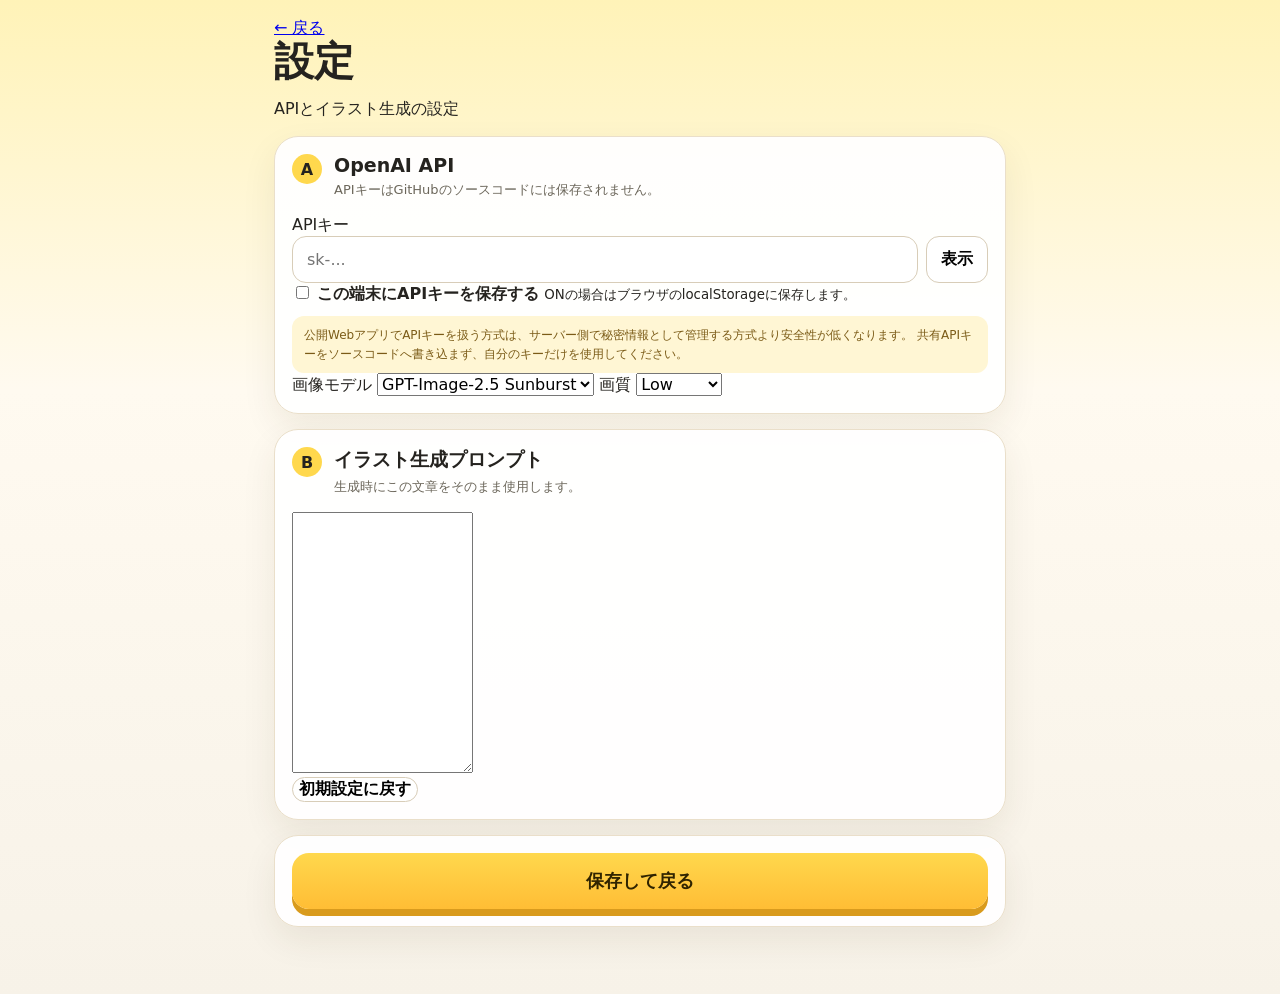
==== settings.html @ 13f4a265 "Update via MyPages Hub Deployer" ====
<!doctype html>
<html lang="ja">
<head>
  <meta charset="utf-8">
  <meta name="viewport" content="width=device-width, initial-scale=1, viewport-fit=cover">
  <meta name="theme-color" content="#ffd84d">
  <title>設定｜おえかきジャンプ</title>
  <link rel="stylesheet" href="./style.css">
</head>
<body>
  <main class="shell settings-shell">
    <header class="settings-header">
      <a class="back-button" href="./index.html">← 戻る</a>
      <div>
        <h1>設定</h1>
        <p>APIとイラスト生成の設定</p>
      </div>
    </header>

    <section class="card">
      <div class="section-title">
        <span class="step">A</span>
        <div>
          <h2>OpenAI API</h2>
          <p>APIキーはGitHubのソースコードには保存されません。</p>
        </div>
      </div>

      <label class="field">
        <span>APIキー</span>
        <div class="key-row">
          <input id="apiKey" type="password" autocomplete="off" placeholder="sk-...">
          <button id="toggleKey" class="secondary small" type="button">表示</button>
        </div>
      </label>

      <label class="check-row">
        <input id="rememberKey" type="checkbox">
        <span>
          <strong>この端末にAPIキーを保存する</strong>
          <small>ONの場合はブラウザのlocalStorageに保存します。</small>
        </span>
      </label>

      <div class="warning">
        公開WebアプリでAPIキーを扱う方式は、サーバー側で秘密情報として管理する方式より安全性が低くなります。
        共有APIキーをソースコードへ書き込まず、自分のキーだけを使用してください。
      </div>

      <label class="field">
        <span>画像モデル</span>
        <select id="model">
          <option value="gpt-image-2.5-sunburst">GPT-Image-2.5 Sunburst</option>
          <option value="gpt-image-2.5-flare">GPT-Image-2.5 Flare</option>
          <option value="gpt-image-2">GPT-Image-2</option>
        </select>
      </label>

      <label class="field">
        <span>画質</span>
        <select id="quality">
          <option value="low">Low</option>
          <option value="medium">Medium</option>
          <option value="high">High</option>
          <option value="xhigh">XHigh</option>
        </select>
      </label>
    </section>

    <section class="card">
      <div class="section-title">
        <span class="step">B</span>
        <div>
          <h2>イラスト生成プロンプト</h2>
          <p>生成時にこの文章をそのまま使用します。</p>
        </div>
      </div>

      <textarea id="promptEditor" class="prompt-editor" rows="17"></textarea>
      <div class="button-row">
        <button id="resetPrompt" class="secondary" type="button">初期設定に戻す</button>
      </div>
    </section>

    <section class="card">
      <button id="saveSettings" class="primary" type="button">保存して戻る</button>
      <div id="saveMessage" class="success hidden">設定を保存しました。</div>
    </section>
  </main>

  <script src="./settings.js"></script>
</body>
</html>
---- style.css ----
:root{
  --ink:#25231f;
  --muted:#6c675b;
  --paper:#fffdf7;
  --yellow:#ffd84d;
  --yellow2:#ffbd35;
  --line:#eadfca;
  --danger:#9d2924;
  --success:#246b3c;
}
*{box-sizing:border-box}
html{background:#f7f2e8}
body{
  margin:0;
  color:var(--ink);
  font-family:system-ui,-apple-system,"Noto Sans JP","Hiragino Kaku Gothic ProN",sans-serif;
  background:linear-gradient(180deg,#fff3b8 0,#fffaf0 390px,#f7f2e8 100%);
}
button,input,select{font:inherit}
.shell{width:min(760px,100%);margin:0 auto;padding:18px 14px 52px}
.hero{display:flex;gap:14px;align-items:center;padding:10px 4px 20px}
.logo{font-size:42px}
h1{font-size:clamp(28px,7vw,40px);margin:0;line-height:1.1}
.hero p{margin:7px 0 0;color:var(--muted);line-height:1.6}
.card,.result-card{
  background:rgba(255,255,255,.95);
  border:1px solid var(--line);
  border-radius:24px;
  box-shadow:0 14px 34px rgba(64,49,15,.08);
}
.card{padding:17px;margin-bottom:15px}
.section-title{display:flex;align-items:flex-start;gap:12px;margin-bottom:15px}
.section-title h2{font-size:19px;margin:0}
.section-title p{font-size:13px;color:var(--muted);margin:4px 0 0;line-height:1.55}
.step{
  width:30px;height:30px;border-radius:50%;background:var(--yellow);
  display:grid;place-items:center;font-weight:900;flex:0 0 auto;
}
.key-row{display:grid;grid-template-columns:1fr auto;gap:8px}
.key-row input{
  min-width:0;border:1px solid #d8cdb8;border-radius:14px;padding:13px 14px;
  background:#fff;color:var(--ink);
}
.secondary{
  border:1px solid #d8cdb8;background:#fff;border-radius:13px;font-weight:800;cursor:pointer
}
.small{padding:0 14px}
.warning{
  font-size:12px;color:#7b5b17;background:#fff6d4;border-radius:12px;
  margin:11px 0 0;padding:10px 12px;line-height:1.55
}
.upload{
  min-height:170px;border:2px dashed #d4b955;border-radius:20px;
  display:flex;flex-direction:column;align-items:center;justify-content:center;
  padding:24px;text-align:center;cursor:pointer;background:#fffaf0
}
.upload input{display:none}
.upload-icon{font-size:34px}
.upload-title{font-size:18px;font-weight:900;margin-top:5px}
.upload-sub{font-size:12px;color:var(--muted);margin-top:6px}
.preview-wrap{margin-top:14px;border-radius:18px;overflow:hidden;background:#eee}
.preview-wrap img{display:block;width:100%;max-height:360px;object-fit:contain}
.control{margin:4px 2px 16px}
.control-head{display:flex;justify-content:space-between;font-size:14px}
.control input{width:100%;accent-color:var(--yellow2)}
.advanced{
  border-top:1px solid var(--line);border-bottom:1px solid var(--line);
  margin:10px 0 18px;padding:10px 0
}
.advanced summary{font-weight:800;cursor:pointer}
.select-label{display:grid;gap:6px;margin-top:12px;font-size:13px;font-weight:800}
.select-label select{
  border:1px solid #d8cdb8;border-radius:12px;padding:11px;background:#fff
}
.primary{
  width:100%;border:0;border-radius:17px;padding:16px;
  font-size:18px;font-weight:900;color:#302400;
  background:linear-gradient(180deg,var(--yellow),var(--yellow2));
  box-shadow:0 7px 0 #d99b1d;cursor:pointer
}
.primary:active{transform:translateY(3px);box-shadow:0 4px 0 #d99b1d}
.primary:disabled{opacity:.45;cursor:not-allowed;filter:grayscale(.25)}
.status{margin-top:18px;display:flex;gap:12px;align-items:center;background:#fff7d6;border-radius:16px;padding:14px}
.status p{margin:3px 0 0;color:var(--muted);font-size:13px}
.spinner{width:28px;height:28px;border:4px solid #efd57f;border-top-color:#5f4b00;border-radius:50%;animation:spin .9s linear infinite;flex:0 0 auto}
@keyframes spin{to{transform:rotate(360deg)}}
.error{margin-top:16px;background:#fff0ef;color:var(--danger);border-radius:14px;padding:13px;font-size:13px;line-height:1.6;white-space:pre-wrap}
.results{display:grid;grid-template-columns:1fr 1fr;gap:15px;margin-top:16px}
.result-card{padding:14px}
.result-head{display:flex;align-items:center;justify-content:space-between;gap:8px;margin-bottom:12px}
.result-head h2{margin:4px 0 0;font-size:18px}
.badge{font-size:11px;font-weight:900;background:#f3ead4;padding:4px 7px;border-radius:8px}
.download{
  text-decoration:none;color:#302400;background:var(--yellow);font-weight:900;
  padding:9px 13px;border-radius:12px;font-size:14px
}
.checker{
  border-radius:16px;overflow:hidden;aspect-ratio:1;
  background-color:#fff;
  background-image:
    linear-gradient(45deg,#ececec 25%,transparent 25%),
    linear-gradient(-45deg,#ececec 25%,transparent 25%),
    linear-gradient(45deg,transparent 75%,#ececec 75%),
    linear-gradient(-45deg,transparent 75%,#ececec 75%);
  background-size:24px 24px;
  background-position:0 0,0 12px,12px -12px,-12px 0
}
.checker img{width:100%;height:100%;object-fit:contain;display:block}
footer{padding:20px 8px;color:var(--muted);font-size:12px;text-align:center;line-height:1.6}
.hidden{display:none!important}
@media(max-width:640px){
  .results{grid-template-columns:1fr}
  .shell{padding-top:8px}
  .card,.result-card{border-radius:20px}
}
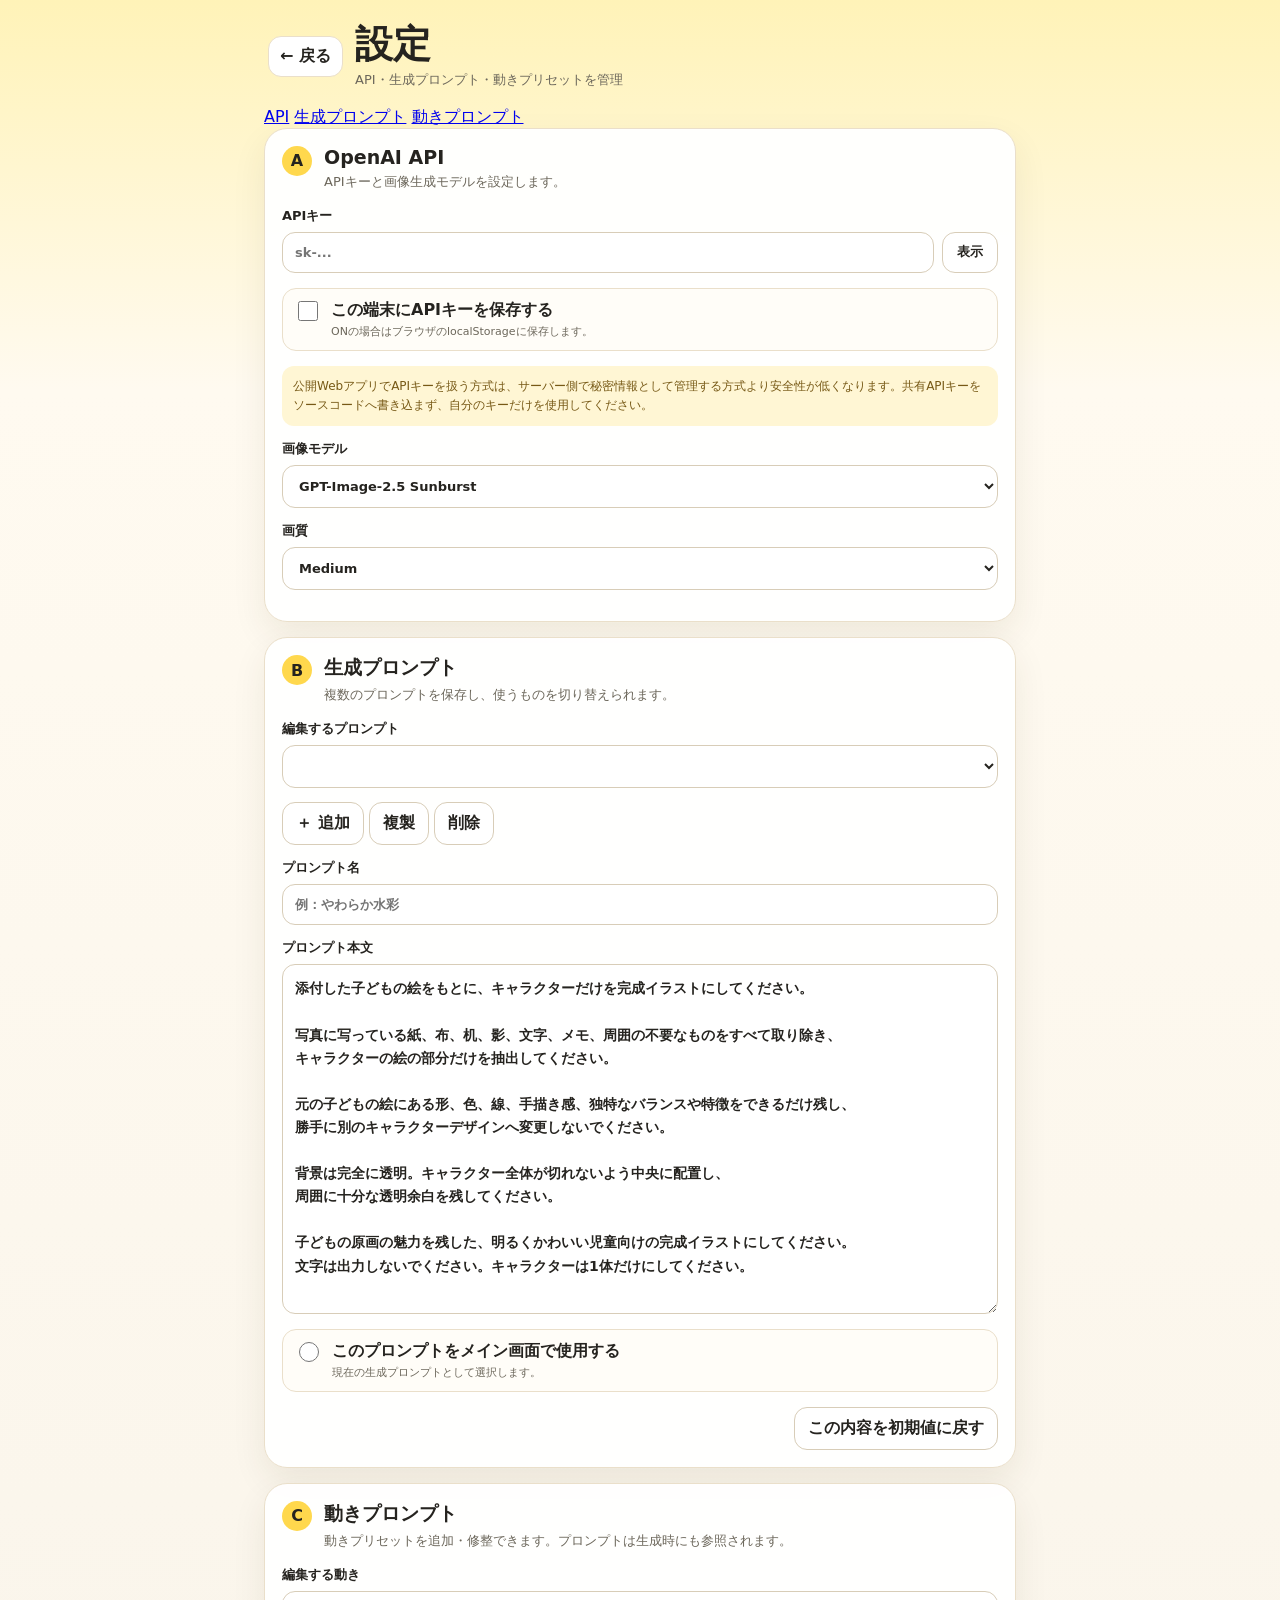
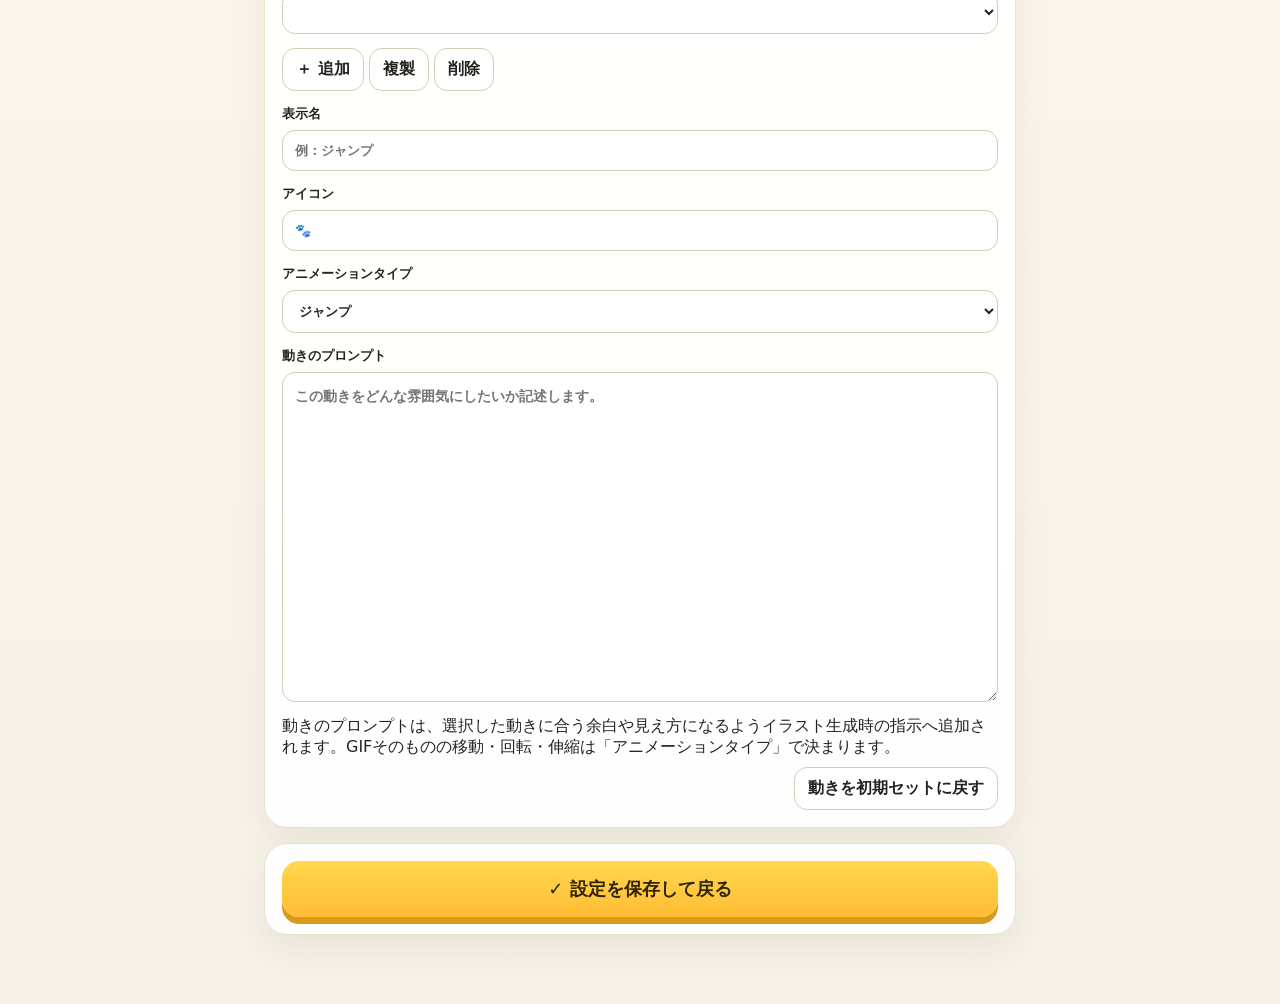
==== commit cbdb8b0b: "Update via MyPages Hub Deployer" ====
--- a/settings.html
+++ b/settings.html
@@ -3,26 +3,35 @@
 <head>
   <meta charset="utf-8">
   <meta name="viewport" content="width=device-width, initial-scale=1, viewport-fit=cover">
-  <meta name="theme-color" content="#ffd84d">
+  <meta name="theme-color" content="#ffd95c">
   <title>設定｜おえかきジャンプ</title>
+  <link rel="icon" href="./icon-192.png">
   <link rel="stylesheet" href="./style.css">
 </head>
 <body>
+  <div class="bg-deco deco-a" aria-hidden="true"></div>
+  <div class="bg-deco deco-c" aria-hidden="true"></div>
   <main class="shell settings-shell">
     <header class="settings-header">
       <a class="back-button" href="./index.html">← 戻る</a>
       <div>
         <h1>設定</h1>
-        <p>APIとイラスト生成の設定</p>
+        <p>API・生成プロンプト・動きプリセットを管理</p>
       </div>
     </header>
 
-    <section class="card">
+    <nav class="settings-nav" aria-label="設定メニュー">
+      <a href="#api">API</a>
+      <a href="#image-prompts">生成プロンプト</a>
+      <a href="#motion-prompts">動きプロンプト</a>
+    </nav>
+
+    <section id="api" class="card settings-card">
       <div class="section-title">
         <span class="step">A</span>
         <div>
           <h2>OpenAI API</h2>
-          <p>APIキーはGitHubのソースコードには保存されません。</p>
+          <p>APIキーと画像生成モデルを設定します。</p>
         </div>
       </div>
 
@@ -43,47 +52,136 @@
       </label>
 
       <div class="warning">
-        公開WebアプリでAPIキーを扱う方式は、サーバー側で秘密情報として管理する方式より安全性が低くなります。
-        共有APIキーをソースコードへ書き込まず、自分のキーだけを使用してください。
+        公開WebアプリでAPIキーを扱う方式は、サーバー側で秘密情報として管理する方式より安全性が低くなります。共有APIキーをソースコードへ書き込まず、自分のキーだけを使用してください。
+      </div>
+
+      <div class="field-grid">
+        <label class="field">
+          <span>画像モデル</span>
+          <select id="model">
+            <option value="gpt-image-2.5-sunburst">GPT-Image-2.5 Sunburst</option>
+            <option value="gpt-image-2.5-flare">GPT-Image-2.5 Flare</option>
+            <option value="gpt-image-2">GPT-Image-2</option>
+          </select>
+        </label>
+
+        <label class="field">
+          <span>画質</span>
+          <select id="quality">
+            <option value="low">Low</option>
+            <option value="medium">Medium</option>
+            <option value="high">High</option>
+            <option value="xhigh">XHigh</option>
+          </select>
+        </label>
+      </div>
+    </section>
+
+    <section id="image-prompts" class="card settings-card">
+      <div class="section-title">
+        <span class="step prompt-step">B</span>
+        <div>
+          <h2>生成プロンプト</h2>
+          <p>複数のプロンプトを保存し、使うものを切り替えられます。</p>
+        </div>
+      </div>
+
+      <div class="manager-toolbar">
+        <label class="field manager-select">
+          <span>編集するプロンプト</span>
+          <select id="promptSelect"></select>
+        </label>
+        <div class="manager-actions">
+          <button id="addPrompt" class="secondary" type="button">＋ 追加</button>
+          <button id="duplicatePrompt" class="secondary" type="button">複製</button>
+          <button id="deletePrompt" class="secondary danger-button" type="button">削除</button>
+        </div>
       </div>
 
       <label class="field">
-        <span>画像モデル</span>
-        <select id="model">
-          <option value="gpt-image-2.5-sunburst">GPT-Image-2.5 Sunburst</option>
-          <option value="gpt-image-2.5-flare">GPT-Image-2.5 Flare</option>
-          <option value="gpt-image-2">GPT-Image-2</option>
-        </select>
+        <span>プロンプト名</span>
+        <input id="promptName" type="text" maxlength="40" placeholder="例：やわらか水彩">
       </label>
 
       <label class="field">
-        <span>画質</span>
-        <select id="quality">
-          <option value="low">Low</option>
-          <option value="medium">Medium</option>
-          <option value="high">High</option>
-          <option value="xhigh">XHigh</option>
-        </select>
+        <span>プロンプト本文</span>
+        <textarea id="promptEditor" class="prompt-editor" rows="14"></textarea>
       </label>
+
+      <label class="check-row active-row">
+        <input id="useThisPrompt" type="radio" name="activePrompt">
+        <span>
+          <strong>このプロンプトをメイン画面で使用する</strong>
+          <small id="activePromptHint">現在の生成プロンプトとして選択します。</small>
+        </span>
+      </label>
+
+      <div class="button-row split-row">
+        <button id="resetPrompt" class="secondary" type="button">この内容を初期値に戻す</button>
+        <span id="promptCount" class="manager-count"></span>
+      </div>
     </section>
 
-    <section class="card">
+    <section id="motion-prompts" class="card settings-card">
       <div class="section-title">
-        <span class="step">B</span>
+        <span class="step motion-step">C</span>
         <div>
-          <h2>イラスト生成プロンプト</h2>
-          <p>生成時にこの文章をそのまま使用します。</p>
+          <h2>動きプロンプト</h2>
+          <p>動きプリセットを追加・修整できます。プロンプトは生成時にも参照されます。</p>
         </div>
       </div>
 
-      <textarea id="promptEditor" class="prompt-editor" rows="17"></textarea>
-      <div class="button-row">
-        <button id="resetPrompt" class="secondary" type="button">初期設定に戻す</button>
+      <div class="manager-toolbar">
+        <label class="field manager-select">
+          <span>編集する動き</span>
+          <select id="motionSelect"></select>
+        </label>
+        <div class="manager-actions">
+          <button id="addMotion" class="secondary" type="button">＋ 追加</button>
+          <button id="duplicateMotion" class="secondary" type="button">複製</button>
+          <button id="deleteMotion" class="secondary danger-button" type="button">削除</button>
+        </div>
+      </div>
+
+      <div class="field-grid motion-meta-grid">
+        <label class="field">
+          <span>表示名</span>
+          <input id="motionName" type="text" maxlength="24" placeholder="例：ジャンプ">
+        </label>
+        <label class="field">
+          <span>アイコン</span>
+          <input id="motionEmoji" type="text" maxlength="8" placeholder="🐾">
+        </label>
+        <label class="field">
+          <span>アニメーションタイプ</span>
+          <select id="motionEffect">
+            <option value="jump">ジャンプ</option>
+            <option value="sway">左右ゆれ</option>
+            <option value="float">ふわふわ</option>
+            <option value="rotate">くるくる</option>
+            <option value="shake">ぷるぷる</option>
+            <option value="squash">伸び縮み</option>
+          </select>
+        </label>
+      </div>
+
+      <label class="field">
+        <span>動きのプロンプト</span>
+        <textarea id="motionPrompt" class="prompt-editor motion-prompt-editor" rows="7" placeholder="この動きをどんな雰囲気にしたいか記述します。"></textarea>
+      </label>
+
+      <div class="info-box">
+        動きのプロンプトは、選択した動きに合う余白や見え方になるようイラスト生成時の指示へ追加されます。GIFそのものの移動・回転・伸縮は「アニメーションタイプ」で決まります。
+      </div>
+
+      <div class="button-row split-row">
+        <button id="resetMotions" class="secondary" type="button">動きを初期セットに戻す</button>
+        <span id="motionCount" class="manager-count"></span>
       </div>
     </section>
 
-    <section class="card">
-      <button id="saveSettings" class="primary" type="button">保存して戻る</button>
+    <section class="card save-card">
+      <button id="saveSettings" class="primary" type="button"><span>✓</span> 設定を保存して戻る</button>
       <div id="saveMessage" class="success hidden">設定を保存しました。</div>
     </section>
   </main>
--- a/style.css
+++ b/style.css
@@ -1,32 +1,33 @@
 :root{
-  --ink:#25231f;
-  --muted:#6c675b;
-  --paper:#fffdf7;
-  --yellow:#ffd84d;
-  --yellow2:#ffbd35;
-  --line:#eadfca;
-  --danger:#9d2924;
-  --success:#246b3c;
+  --ink:#25231f;--muted:#6c675b;--yellow:#ffd84d;--yellow2:#ffbd35;
+  --line:#eadfca;--danger:#9d2924;--success:#21683a;--paper:#fffdf7;
 }
 *{box-sizing:border-box}
 html{background:#f7f2e8}
 body{
-  margin:0;
-  color:var(--ink);
+  margin:0;color:var(--ink);
   font-family:system-ui,-apple-system,"Noto Sans JP","Hiragino Kaku Gothic ProN",sans-serif;
   background:linear-gradient(180deg,#fff3b8 0,#fffaf0 390px,#f7f2e8 100%);
+  min-height:100vh
 }
-button,input,select{font:inherit}
-.shell{width:min(760px,100%);margin:0 auto;padding:18px 14px 52px}
-.hero{display:flex;gap:14px;align-items:center;padding:10px 4px 20px}
-.logo{font-size:42px}
-h1{font-size:clamp(28px,7vw,40px);margin:0;line-height:1.1}
-.hero p{margin:7px 0 0;color:var(--muted);line-height:1.6}
+button,input,select,textarea{font:inherit}
+button,a,label{-webkit-tap-highlight-color:transparent}
+.shell{width:min(780px,100%);margin:0 auto;padding:16px 14px 54px}
+.topbar,.settings-header{
+  display:flex;align-items:center;justify-content:space-between;gap:12px;padding:8px 4px 18px
+}
+.brand{display:flex;align-items:center;gap:12px;min-width:0}
+.logo{font-size:40px}
+h1{font-size:clamp(25px,7vw,38px);margin:0;line-height:1.1}
+.topbar p,.settings-header p{margin:5px 0 0;color:var(--muted);font-size:13px}
+.icon-button{
+  flex:0 0 auto;text-decoration:none;color:var(--ink);background:#fff;border:1px solid var(--line);
+  border-radius:15px;padding:9px 11px;display:flex;align-items:center;gap:5px;font-weight:800;
+  box-shadow:0 5px 15px rgba(60,45,10,.07)
+}
 .card,.result-card{
-  background:rgba(255,255,255,.95);
-  border:1px solid var(--line);
-  border-radius:24px;
-  box-shadow:0 14px 34px rgba(64,49,15,.08);
+  background:rgba(255,255,255,.96);border:1px solid var(--line);
+  border-radius:23px;box-shadow:0 14px 34px rgba(64,49,15,.08)
 }
 .card{padding:17px;margin-bottom:15px}
 .section-title{display:flex;align-items:flex-start;gap:12px;margin-bottom:15px}
@@ -34,82 +35,110 @@
 .section-title p{font-size:13px;color:var(--muted);margin:4px 0 0;line-height:1.55}
 .step{
   width:30px;height:30px;border-radius:50%;background:var(--yellow);
-  display:grid;place-items:center;font-weight:900;flex:0 0 auto;
+  display:grid;place-items:center;font-weight:900;flex:0 0 auto
 }
-.key-row{display:grid;grid-template-columns:1fr auto;gap:8px}
-.key-row input{
-  min-width:0;border:1px solid #d8cdb8;border-radius:14px;padding:13px 14px;
-  background:#fff;color:var(--ink);
+.capture-actions{display:grid;grid-template-columns:1fr 1fr;gap:12px}
+.action-tile{
+  border:1px solid #ddc869;background:#fffaf0;border-radius:18px;min-height:145px;padding:18px 10px;
+  display:flex;flex-direction:column;align-items:center;justify-content:center;text-align:center;cursor:pointer;color:var(--ink)
 }
-.secondary{
-  border:1px solid #d8cdb8;background:#fff;border-radius:13px;font-weight:800;cursor:pointer
+.action-tile:active{transform:scale(.985)}
+.big-icon{font-size:35px;margin-bottom:5px}
+.action-tile strong{font-size:16px}
+.action-tile small{font-size:11px;color:var(--muted);margin-top:5px}
+.file-input{display:none}
+.preview-wrap{position:relative;margin-top:14px;border-radius:18px;overflow:hidden;background:#eee}
+.preview-wrap img{display:block;width:100%;max-height:400px;object-fit:contain}
+.preview-clear{
+  position:absolute;right:9px;top:9px;border:0;border-radius:50%;width:36px;height:36px;
+  background:rgba(30,30,30,.72);color:#fff;font-size:22px;cursor:pointer
 }
-.small{padding:0 14px}
-.warning{
-  font-size:12px;color:#7b5b17;background:#fff6d4;border-radius:12px;
-  margin:11px 0 0;padding:10px 12px;line-height:1.55
+.motion-list{display:grid;grid-template-columns:1fr 1fr;gap:9px}
+.motion-item{
+  border:1px solid var(--line);background:#fff;border-radius:15px;padding:11px;
+  display:grid;grid-template-columns:auto auto 1fr;align-items:center;gap:8px;cursor:pointer
 }
-.upload{
-  min-height:170px;border:2px dashed #d4b955;border-radius:20px;
-  display:flex;flex-direction:column;align-items:center;justify-content:center;
-  padding:24px;text-align:center;cursor:pointer;background:#fffaf0
-}
-.upload input{display:none}
-.upload-icon{font-size:34px}
-.upload-title{font-size:18px;font-weight:900;margin-top:5px}
-.upload-sub{font-size:12px;color:var(--muted);margin-top:6px}
-.preview-wrap{margin-top:14px;border-radius:18px;overflow:hidden;background:#eee}
-.preview-wrap img{display:block;width:100%;max-height:360px;object-fit:contain}
-.control{margin:4px 2px 16px}
-.control-head{display:flex;justify-content:space-between;font-size:14px}
-.control input{width:100%;accent-color:var(--yellow2)}
-.advanced{
-  border-top:1px solid var(--line);border-bottom:1px solid var(--line);
-  margin:10px 0 18px;padding:10px 0
-}
-.advanced summary{font-weight:800;cursor:pointer}
-.select-label{display:grid;gap:6px;margin-top:12px;font-size:13px;font-weight:800}
-.select-label select{
-  border:1px solid #d8cdb8;border-radius:12px;padding:11px;background:#fff
-}
+.motion-item:has(input:checked){border-color:#d2a71c;background:#fff8d8}
+.motion-item input{width:20px;height:20px;accent-color:#d6a900}
+.motion-emoji{font-size:22px}
+.motion-item span:last-child{display:flex;flex-direction:column}
+.motion-item strong{font-size:14px}
+.motion-item small{font-size:10px;color:var(--muted);margin-top:2px}
+.motion-settings{margin-top:16px;padding-top:5px}
+.range-row{margin:12px 2px}
+.range-row>div{display:flex;justify-content:space-between;font-size:13px}
+.range-row input{width:100%;accent-color:var(--yellow2)}
 .primary{
-  width:100%;border:0;border-radius:17px;padding:16px;
-  font-size:18px;font-weight:900;color:#302400;
-  background:linear-gradient(180deg,var(--yellow),var(--yellow2));
-  box-shadow:0 7px 0 #d99b1d;cursor:pointer
+  width:100%;border:0;border-radius:17px;padding:16px;font-size:18px;font-weight:900;color:#302400;
+  background:linear-gradient(180deg,var(--yellow),var(--yellow2));box-shadow:0 7px 0 #d99b1d;cursor:pointer
 }
 .primary:active{transform:translateY(3px);box-shadow:0 4px 0 #d99b1d}
 .primary:disabled{opacity:.45;cursor:not-allowed;filter:grayscale(.25)}
-.status{margin-top:18px;display:flex;gap:12px;align-items:center;background:#fff7d6;border-radius:16px;padding:14px}
-.status p{margin:3px 0 0;color:var(--muted);font-size:13px}
-.spinner{width:28px;height:28px;border:4px solid #efd57f;border-top-color:#5f4b00;border-radius:50%;animation:spin .9s linear infinite;flex:0 0 auto}
+.secondary{
+  border:1px solid #d8cdb8;background:#fff;border-radius:13px;padding:10px 13px;font-weight:800;cursor:pointer;color:var(--ink)
+}
+.settings-link{display:block;margin-top:12px;text-align:center;color:#574300;font-weight:800}
+.status{margin-top:17px;display:flex;gap:12px;align-items:center;background:#fff7d6;border-radius:15px;padding:14px}
+.status p{margin:3px 0 0;color:var(--muted);font-size:12px}
+.spinner{width:27px;height:27px;border:4px solid #efd57f;border-top-color:#5f4b00;border-radius:50%;animation:spin .9s linear infinite;flex:0 0 auto}
 @keyframes spin{to{transform:rotate(360deg)}}
-.error{margin-top:16px;background:#fff0ef;color:var(--danger);border-radius:14px;padding:13px;font-size:13px;line-height:1.6;white-space:pre-wrap}
+.error{margin-top:15px;background:#fff0ef;color:var(--danger);border-radius:14px;padding:13px;font-size:13px;line-height:1.6;white-space:pre-wrap}
+.success{margin-top:14px;background:#ebfaef;color:var(--success);border-radius:13px;padding:12px;font-weight:800;text-align:center}
 .results{display:grid;grid-template-columns:1fr 1fr;gap:15px;margin-top:16px}
 .result-card{padding:14px}
 .result-head{display:flex;align-items:center;justify-content:space-between;gap:8px;margin-bottom:12px}
 .result-head h2{margin:4px 0 0;font-size:18px}
 .badge{font-size:11px;font-weight:900;background:#f3ead4;padding:4px 7px;border-radius:8px}
-.download{
-  text-decoration:none;color:#302400;background:var(--yellow);font-weight:900;
-  padding:9px 13px;border-radius:12px;font-size:14px
-}
+.download{text-decoration:none;color:#302400;background:var(--yellow);font-weight:900;padding:9px 13px;border-radius:12px;font-size:14px}
 .checker{
-  border-radius:16px;overflow:hidden;aspect-ratio:1;
-  background-color:#fff;
-  background-image:
-    linear-gradient(45deg,#ececec 25%,transparent 25%),
-    linear-gradient(-45deg,#ececec 25%,transparent 25%),
-    linear-gradient(45deg,transparent 75%,#ececec 75%),
-    linear-gradient(-45deg,transparent 75%,#ececec 75%);
-  background-size:24px 24px;
-  background-position:0 0,0 12px,12px -12px,-12px 0
+  border-radius:16px;overflow:hidden;aspect-ratio:1;background-color:#fff;
+  background-image:linear-gradient(45deg,#ececec 25%,transparent 25%),linear-gradient(-45deg,#ececec 25%,transparent 25%),linear-gradient(45deg,transparent 75%,#ececec 75%),linear-gradient(-45deg,transparent 75%,#ececec 75%);
+  background-size:24px 24px;background-position:0 0,0 12px,12px -12px,-12px 0
 }
 .checker img{width:100%;height:100%;object-fit:contain;display:block}
-footer{padding:20px 8px;color:var(--muted);font-size:12px;text-align:center;line-height:1.6}
+.motion-summary{font-size:12px;color:var(--muted);line-height:1.5;margin:10px 2px 2px}
+footer{padding:18px 8px;color:var(--muted);font-size:11px;text-align:center;line-height:1.6}
 .hidden{display:none!important}
+
+/* camera */
+.camera-modal{
+  position:fixed;inset:0;z-index:50;background:rgba(0,0,0,.86);display:flex;align-items:center;justify-content:center;padding:12px
+}
+.camera-panel{width:min(700px,100%);background:#111;border-radius:22px;overflow:hidden;color:#fff}
+.camera-head{display:flex;justify-content:space-between;align-items:center;padding:12px 15px}
+.camera-head button{border:0;background:#333;color:#fff;border-radius:50%;width:36px;height:36px;font-size:22px}
+.camera-panel video{display:block;width:100%;max-height:70vh;object-fit:contain;background:#000}
+.camera-buttons{display:flex;justify-content:center;align-items:center;gap:18px;padding:14px}
+.camera-buttons .secondary{background:#2d2d2d;border-color:#555;color:#fff}
+.shutter{width:70px;height:70px;border-radius:50%;border:7px solid #fff;background:#ffd84d;font-size:0}
+.camera-message{text-align:center;color:#ddd;font-size:12px;margin:0;padding:0 12px 14px}
+
+/* settings */
+.settings-header{justify-content:flex-start}
+.back-button{text-decoration:none;color:var(--ink);background:#fff;border:1px solid var(--line);border-radius:13px;padding:9px 11px;font-weight:800}
+.field{display:grid;gap:7px;margin:14px 0;font-size:13px;font-weight:800}
+.field input,.field select,.prompt-editor{
+  width:100%;border:1px solid #d8cdb8;border-radius:13px;padding:12px;background:#fff;color:var(--ink)
+}
+.key-row{display:grid;grid-template-columns:1fr auto;gap:8px}
+.small{padding:0 14px}
+.check-row{
+  display:flex;gap:10px;align-items:flex-start;margin:15px 0;padding:11px;border:1px solid var(--line);border-radius:14px;background:#fffdf8
+}
+.check-row input{width:20px;height:20px;margin-top:1px;accent-color:#d6a900}
+.check-row span{display:flex;flex-direction:column}
+.check-row small{font-size:11px;color:var(--muted);margin-top:3px}
+.warning{font-size:12px;color:#775916;background:#fff6d4;border-radius:12px;padding:11px;line-height:1.6}
+.prompt-editor{min-height:330px;resize:vertical;line-height:1.65;font-size:14px}
+.button-row{display:flex;justify-content:flex-end;margin-top:9px}
+
 @media(max-width:640px){
   .results{grid-template-columns:1fr}
+  .motion-list{grid-template-columns:1fr 1fr}
   .shell{padding-top:8px}
-  .card,.result-card{border-radius:20px}
+  .card,.result-card{border-radius:19px}
+  .icon-button span{display:none}
 }
+@media(max-width:390px){
+  .motion-list{grid-template-columns:1fr}
+}
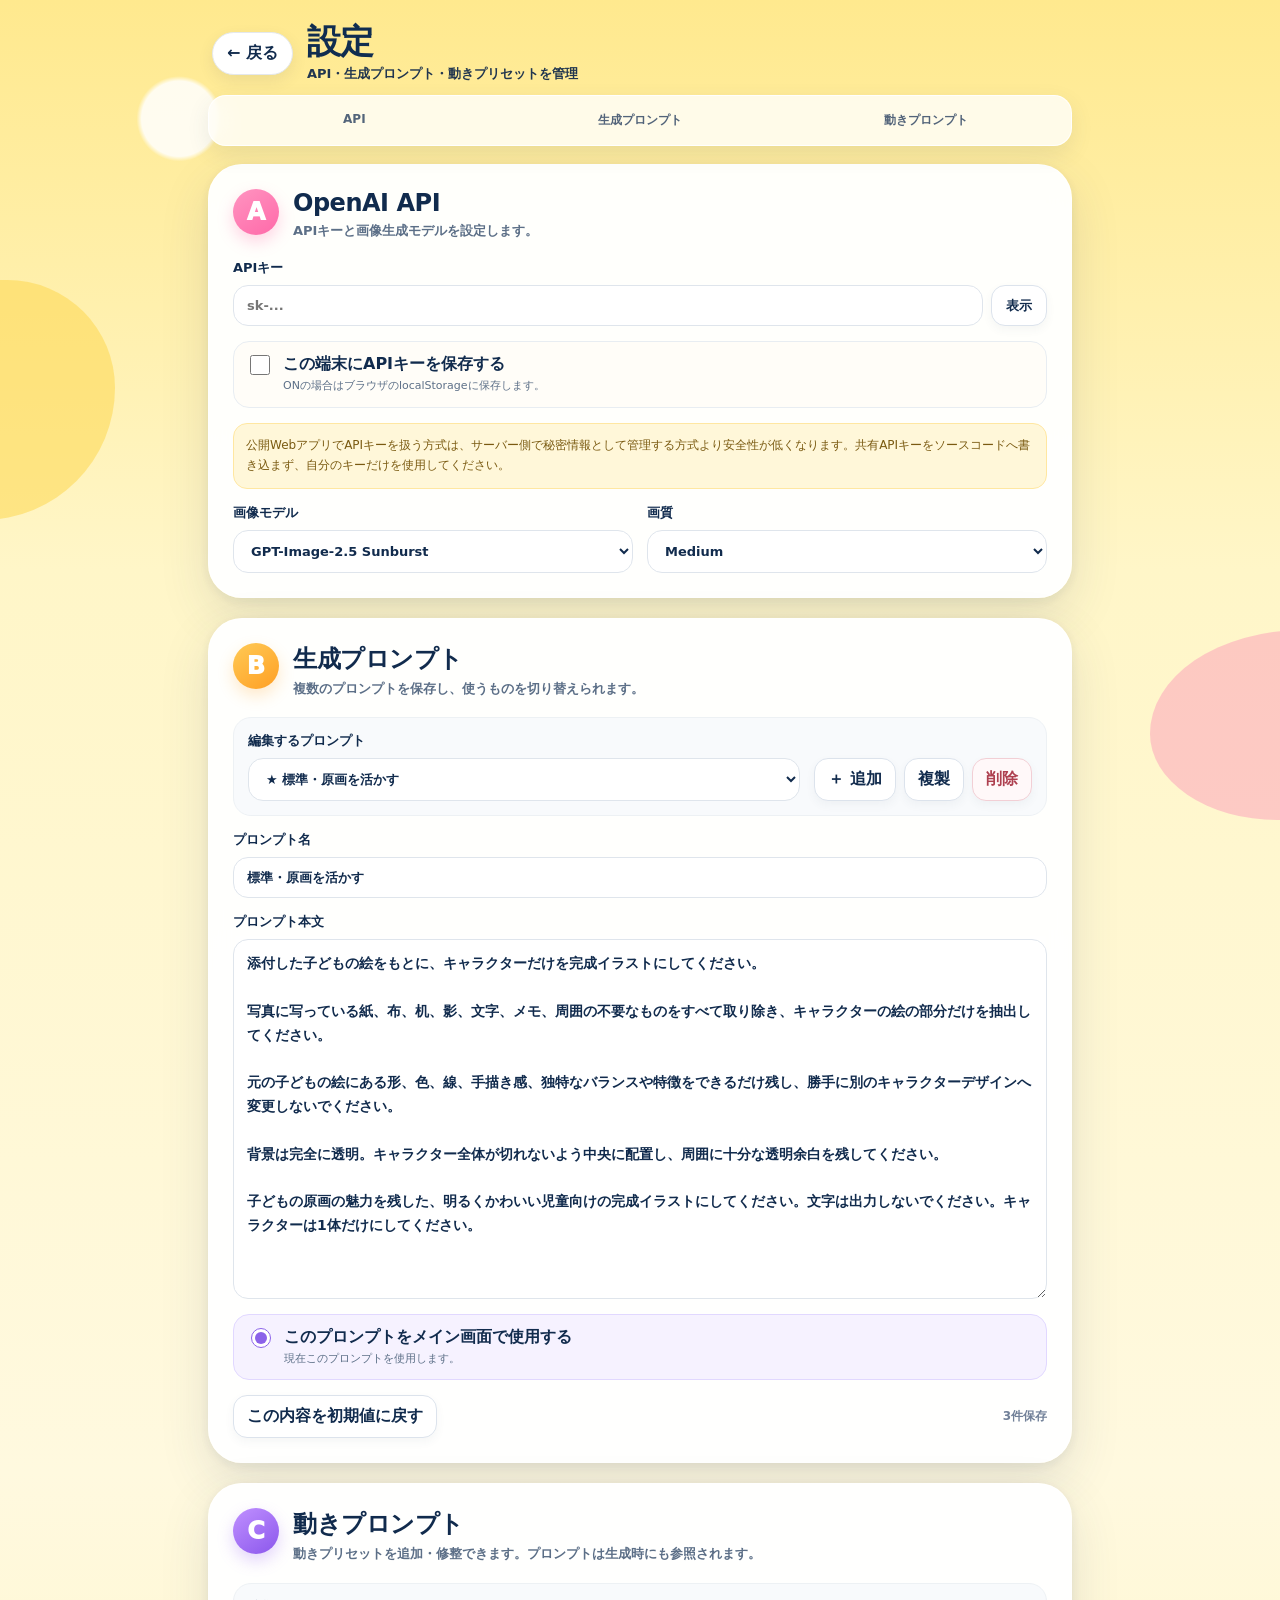
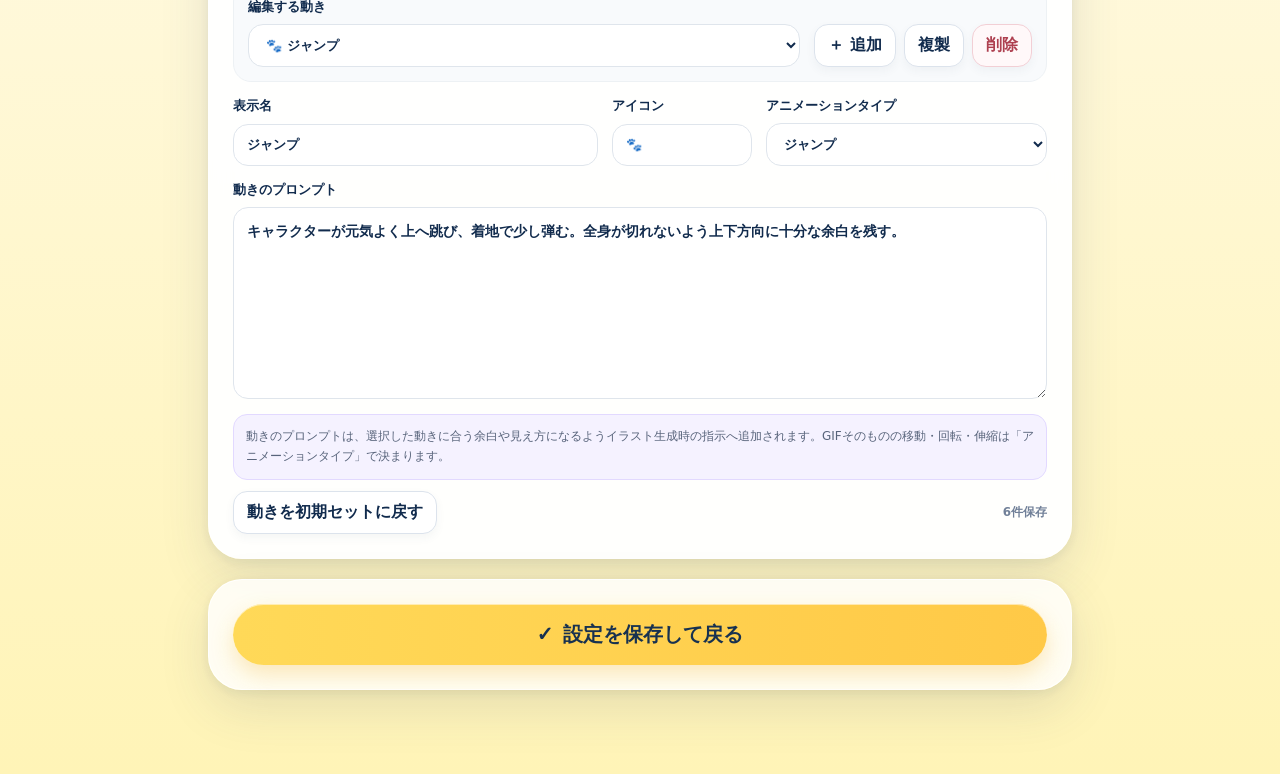
==== commit b1f00d48: "Update via MyPages Hub Deployer" ====
--- a/settings.html
+++ b/settings.html
@@ -5,6 +5,7 @@
   <meta name="viewport" content="width=device-width, initial-scale=1, viewport-fit=cover">
   <meta name="theme-color" content="#ffd95c">
   <title>設定｜おえかきジャンプ</title>
+  <link rel="manifest" href="./manifest.json">
   <link rel="icon" href="./icon-192.png">
   <link rel="stylesheet" href="./style.css">
 </head>
--- a/style.css
+++ b/style.css
@@ -1,144 +1,191 @@
 :root{
-  --ink:#25231f;--muted:#6c675b;--yellow:#ffd84d;--yellow2:#ffbd35;
-  --line:#eadfca;--danger:#9d2924;--success:#21683a;--paper:#fffdf7;
+  --ink:#112b4d;
+  --muted:#5c6f87;
+  --yellow:#ffd95c;
+  --yellow-deep:#ffb82f;
+  --pink:#ff69a9;
+  --pink-soft:#ffe6f1;
+  --blue:#42bff4;
+  --mint:#3fd1c0;
+  --mint-soft:#e7fffb;
+  --purple:#9b63f6;
+  --purple-soft:#f0e9ff;
+  --orange:#ff8f3d;
+  --paper:#ffffff;
+  --line:#e8edf3;
+  --danger:#b63c50;
+  --success:#19724a;
+  --shadow:0 18px 50px rgba(51,72,104,.13),0 3px 12px rgba(51,72,104,.08);
 }
 *{box-sizing:border-box}
-html{background:#f7f2e8}
+html{background:#fff5bd;scroll-behavior:smooth}
 body{
   margin:0;color:var(--ink);
-  font-family:system-ui,-apple-system,"Noto Sans JP","Hiragino Kaku Gothic ProN",sans-serif;
-  background:linear-gradient(180deg,#fff3b8 0,#fffaf0 390px,#f7f2e8 100%);
-  min-height:100vh
+  font-family:ui-rounded,"Hiragino Maru Gothic ProN","Yu Gothic",system-ui,-apple-system,"Noto Sans JP",sans-serif;
+  background:
+    radial-gradient(circle at 14% 5%,rgba(255,255,255,.85) 0 1.5%,transparent 1.7%),
+    linear-gradient(180deg,#ffe98e 0,#fff6c8 24%,#fff9df 62%,#fff4b7 100%);
+  min-height:100vh;
+  overflow-x:hidden;
 }
 button,input,select,textarea{font:inherit}
 button,a,label{-webkit-tap-highlight-color:transparent}
-.shell{width:min(780px,100%);margin:0 auto;padding:16px 14px 54px}
-.topbar,.settings-header{
-  display:flex;align-items:center;justify-content:space-between;gap:12px;padding:8px 4px 18px
-}
-.brand{display:flex;align-items:center;gap:12px;min-width:0}
-.logo{font-size:40px}
-h1{font-size:clamp(25px,7vw,38px);margin:0;line-height:1.1}
-.topbar p,.settings-header p{margin:5px 0 0;color:var(--muted);font-size:13px}
-.icon-button{
-  flex:0 0 auto;text-decoration:none;color:var(--ink);background:#fff;border:1px solid var(--line);
-  border-radius:15px;padding:9px 11px;display:flex;align-items:center;gap:5px;font-weight:800;
-  box-shadow:0 5px 15px rgba(60,45,10,.07)
-}
-.card,.result-card{
-  background:rgba(255,255,255,.96);border:1px solid var(--line);
-  border-radius:23px;box-shadow:0 14px 34px rgba(64,49,15,.08)
-}
-.card{padding:17px;margin-bottom:15px}
-.section-title{display:flex;align-items:flex-start;gap:12px;margin-bottom:15px}
-.section-title h2{font-size:19px;margin:0}
-.section-title p{font-size:13px;color:var(--muted);margin:4px 0 0;line-height:1.55}
-.step{
-  width:30px;height:30px;border-radius:50%;background:var(--yellow);
-  display:grid;place-items:center;font-weight:900;flex:0 0 auto
-}
-.capture-actions{display:grid;grid-template-columns:1fr 1fr;gap:12px}
-.action-tile{
-  border:1px solid #ddc869;background:#fffaf0;border-radius:18px;min-height:145px;padding:18px 10px;
-  display:flex;flex-direction:column;align-items:center;justify-content:center;text-align:center;cursor:pointer;color:var(--ink)
-}
+a{color:inherit}
+.bg-deco{position:fixed;z-index:0;pointer-events:none;filter:saturate(.95)}
+.deco-a{width:240px;height:240px;left:-125px;top:280px;border-radius:47% 53% 65% 35%;background:rgba(255,216,75,.56)}
+.deco-b{width:190px;height:260px;right:-110px;top:570px;border-radius:54% 46% 42% 58%;background:rgba(67,201,235,.55)}
+.deco-c{width:280px;height:190px;right:-150px;bottom:80px;border-radius:60% 40% 50% 50%;background:rgba(255,116,180,.35)}
+.shell{position:relative;z-index:1;width:min(860px,100%);margin:0 auto;padding:18px 18px 64px}
+.topbar,.settings-header{display:flex;align-items:center;justify-content:space-between;gap:14px;padding:6px 4px 18px}
+.brand{display:flex;align-items:center;gap:14px;min-width:0}
+.brand-icon{width:72px;height:72px;border-radius:22px;box-shadow:0 8px 22px rgba(80,61,11,.12);flex:0 0 auto}
+h1{font-size:clamp(28px,6vw,46px);margin:0;line-height:1.02;letter-spacing:-.04em;font-weight:1000;color:#102d50}
+h1 span{color:#ff921f;text-shadow:0 2px 0 #fff}
+.topbar p,.settings-header p{margin:6px 0 0;color:#21364f;font-size:13px;font-weight:700}
+.icon-button{flex:0 0 auto;text-decoration:none;color:var(--ink);background:rgba(255,255,255,.94);border:2px solid rgba(255,255,255,.9);border-radius:999px;padding:12px 15px;display:flex;align-items:center;gap:6px;font-weight:900;box-shadow:0 9px 24px rgba(39,52,78,.13)}
+.icon-button b{font-size:20px}
+.hero-note{display:flex;justify-content:space-between;align-items:flex-end;padding:0 14px 10px;color:#d6a846;font-weight:1000;letter-spacing:.08em;font-size:11px}
+.hero-note>span{display:none}
+.hero-note strong{margin-left:auto;color:#744016;font-size:17px;line-height:1.25;transform:rotate(-4deg);text-align:right}
+.card,.result-card{position:relative;background:rgba(255,255,255,.96);border:1px solid rgba(255,255,255,.94);box-shadow:var(--shadow);backdrop-filter:blur(10px)}
+.card{border-radius:34px;padding:24px;margin-bottom:20px}
+.step-card{overflow:hidden}
+.step-card::after{content:"";position:absolute;width:88px;height:88px;border-radius:50%;right:-34px;top:-34px;opacity:.12;pointer-events:none}
+.step-pink::after{background:var(--pink)}
+.step-mint::after{background:var(--mint)}
+.step-purple::after{background:var(--purple)}
+.section-title{display:flex;align-items:flex-start;gap:14px;margin-bottom:18px;position:relative;z-index:1}
+.section-title h2{font-size:24px;margin:0;letter-spacing:-.02em}
+.section-title p{font-size:13px;color:var(--muted);margin:4px 0 0;line-height:1.6;font-weight:650}
+.step{width:46px;height:46px;border-radius:50%;display:grid;place-items:center;font-weight:1000;font-size:24px;flex:0 0 auto;color:white;background:linear-gradient(145deg,#ff94c0,var(--pink));box-shadow:0 7px 16px rgba(255,105,169,.28)}
+.step-mint .step{background:linear-gradient(145deg,#6fe2d4,#20bdab);box-shadow:0 7px 16px rgba(63,209,192,.28)}
+.step-purple .step,.motion-step{background:linear-gradient(145deg,#c090ff,#8b57ec);box-shadow:0 7px 16px rgba(155,99,246,.28)}
+.prompt-step{background:linear-gradient(145deg,#ffca55,#ff9f24);box-shadow:0 7px 16px rgba(255,159,36,.23)}
+.capture-layout{display:grid;grid-template-columns:minmax(0,1.3fr) minmax(180px,.7fr);gap:18px;align-items:stretch}
+.capture-actions{display:grid;grid-template-columns:1fr 1fr;gap:14px}
+.action-tile{border:0;border-radius:24px;min-height:170px;padding:19px 12px;display:flex;flex-direction:column;align-items:center;justify-content:center;text-align:center;cursor:pointer;color:#fff;box-shadow:0 13px 24px rgba(48,78,105,.16);transition:.18s transform,.18s box-shadow}
+.action-tile:hover{transform:translateY(-2px);box-shadow:0 17px 29px rgba(48,78,105,.2)}
 .action-tile:active{transform:scale(.985)}
-.big-icon{font-size:35px;margin-bottom:5px}
-.action-tile strong{font-size:16px}
-.action-tile small{font-size:11px;color:var(--muted);margin-top:5px}
+.camera-tile{background:linear-gradient(145deg,#ff94c4,#ff5aa4)}
+.gallery-tile{background:linear-gradient(145deg,#6bd8ff,#2baee9)}
+.big-icon{font-size:42px;margin-bottom:8px;filter:drop-shadow(0 3px 2px rgba(0,0,0,.08))}
+.action-tile strong{font-size:18px}
+.action-tile small{font-size:10px;margin-top:6px;opacity:.9}
 .file-input{display:none}
-.preview-wrap{position:relative;margin-top:14px;border-radius:18px;overflow:hidden;background:#eee}
-.preview-wrap img{display:block;width:100%;max-height:400px;object-fit:contain}
-.preview-clear{
-  position:absolute;right:9px;top:9px;border:0;border-radius:50%;width:36px;height:36px;
-  background:rgba(30,30,30,.72);color:#fff;font-size:22px;cursor:pointer
-}
-.motion-list{display:grid;grid-template-columns:1fr 1fr;gap:9px}
-.motion-item{
-  border:1px solid var(--line);background:#fff;border-radius:15px;padding:11px;
-  display:grid;grid-template-columns:auto auto 1fr;align-items:center;gap:8px;cursor:pointer
-}
-.motion-item:has(input:checked){border-color:#d2a71c;background:#fff8d8}
-.motion-item input{width:20px;height:20px;accent-color:#d6a900}
-.motion-emoji{font-size:22px}
-.motion-item span:last-child{display:flex;flex-direction:column}
-.motion-item strong{font-size:14px}
-.motion-item small{font-size:10px;color:var(--muted);margin-top:2px}
-.motion-settings{margin-top:16px;padding-top:5px}
-.range-row{margin:12px 2px}
-.range-row>div{display:flex;justify-content:space-between;font-size:13px}
-.range-row input{width:100%;accent-color:var(--yellow2)}
-.primary{
-  width:100%;border:0;border-radius:17px;padding:16px;font-size:18px;font-weight:900;color:#302400;
-  background:linear-gradient(180deg,var(--yellow),var(--yellow2));box-shadow:0 7px 0 #d99b1d;cursor:pointer
-}
-.primary:active{transform:translateY(3px);box-shadow:0 4px 0 #d99b1d}
-.primary:disabled{opacity:.45;cursor:not-allowed;filter:grayscale(.25)}
-.secondary{
-  border:1px solid #d8cdb8;background:#fff;border-radius:13px;padding:10px 13px;font-weight:800;cursor:pointer;color:var(--ink)
-}
-.settings-link{display:block;margin-top:12px;text-align:center;color:#574300;font-weight:800}
-.status{margin-top:17px;display:flex;gap:12px;align-items:center;background:#fff7d6;border-radius:15px;padding:14px}
+.sample-preview{display:flex;flex-direction:column;align-items:center;justify-content:center;min-height:170px;position:relative}
+.sample-paper{width:100%;max-width:230px;aspect-ratio:1.12;background:#fff;border:8px solid #f4f5f7;border-radius:18px;box-shadow:0 10px 24px rgba(38,59,83,.18);transform:rotate(4deg);display:grid;place-items:center;position:relative;overflow:hidden}
+.sample-paper::before{content:"";position:absolute;inset:0;background:repeating-linear-gradient(0deg,transparent 0 26px,rgba(255,195,79,.08) 27px)}
+.sample-cat{font-size:86px;filter:saturate(.75);transform:rotate(-4deg)}
+.sample-paper i{position:absolute;width:18px;height:3px;background:#ff9038;border-radius:99px}
+.sample-paper i:nth-of-type(1){left:17px;top:34px;transform:rotate(35deg)}
+.sample-paper i:nth-of-type(2){right:18px;bottom:36px;transform:rotate(-30deg)}
+.sample-paper i:nth-of-type(3){left:28px;bottom:28px;transform:rotate(78deg)}
+.sample-preview p{position:absolute;right:-6px;bottom:-4px;background:white;border-radius:18px;padding:8px 11px;margin:0;color:#7a421d;font-weight:1000;font-size:12px;line-height:1.2;transform:rotate(-4deg);box-shadow:0 5px 13px rgba(60,42,20,.1)}
+.preview-wrap{position:relative;margin-top:18px;border-radius:24px;overflow:hidden;background:#f3f5f7;border:4px solid white;box-shadow:0 8px 24px rgba(48,70,91,.12)}
+.preview-wrap img{display:block;width:100%;max-height:430px;object-fit:contain}
+.preview-clear{position:absolute;right:10px;top:10px;border:0;border-radius:50%;width:40px;height:40px;background:rgba(17,43,77,.86);color:#fff;font-size:24px;cursor:pointer}
+.motion-list{display:grid;grid-template-columns:repeat(3,1fr);gap:12px}
+.motion-item{position:relative;border:2px solid #edf0f4;background:#fff;border-radius:22px;padding:14px 10px;min-height:105px;display:flex;flex-direction:column;align-items:center;justify-content:center;text-align:center;gap:4px;cursor:pointer;box-shadow:0 7px 17px rgba(45,71,98,.08);transition:.18s transform,.18s border,.18s box-shadow}
+.motion-item:hover{transform:translateY(-2px)}
+.motion-item:has(input:checked){border-color:#ffba1f;background:linear-gradient(180deg,#fffdf4,#fff8d4);box-shadow:0 9px 20px rgba(255,180,36,.16)}
+.motion-item input{position:absolute;opacity:0;pointer-events:none}
+.motion-check{position:absolute;right:8px;top:8px;width:25px;height:25px;border-radius:50%;display:grid;place-items:center;background:#ffb61f;color:#fff;font-size:14px;opacity:0;transform:scale(.8);transition:.18s}
+.motion-item:has(input:checked) .motion-check{opacity:1;transform:scale(1)}
+.motion-emoji{font-size:33px;line-height:1}
+.motion-item strong{font-size:15px;margin-top:4px}
+.motion-item small{display:block;max-width:100%;font-size:9px;color:var(--muted);margin-top:2px;white-space:nowrap;overflow:hidden;text-overflow:ellipsis}
+.motion-settings{display:grid;grid-template-columns:1fr 1fr;gap:14px;margin-top:18px}
+.range-card{border:1px solid #edf0f4;background:#fff;border-radius:22px;padding:15px 16px;box-shadow:0 6px 16px rgba(45,71,98,.06)}
+.range-row>div:first-child{display:flex;justify-content:space-between;gap:10px;font-size:13px;align-items:center}
+.range-row label{font-weight:900}.range-row strong{font-size:12px;color:#6a7587}
+.range-icon{display:inline-grid;place-items:center;width:25px;height:25px;border-radius:9px;background:#e8fbff;color:#14aabd;margin-right:6px}
+.range-row input{width:100%;margin:13px 0 4px;accent-color:var(--yellow-deep)}
+.range-pink{accent-color:var(--pink)!important}
+.range-scale{display:flex;justify-content:space-between;color:#77849a;font-size:10px;font-weight:700}
+.settings-mini-link{margin:13px 2px 0;text-align:right;font-size:12px;font-weight:900}
+.settings-mini-link a{text-decoration:none;color:#6e52ca}
+.create-card{padding-bottom:26px}
+.create-copy{position:absolute;right:26px;top:22px;color:#9b4f25;font-size:12px;font-weight:1000;transform:rotate(-4deg);text-align:center}
+.primary{width:100%;border:0;border-radius:999px;padding:17px 22px;font-size:20px;font-weight:1000;color:#173150;background:linear-gradient(90deg,#ffd958,#ffc947);box-shadow:0 10px 22px rgba(242,171,39,.28),inset 0 1px 0 rgba(255,255,255,.55);cursor:pointer;transition:.16s transform,.16s box-shadow;display:flex;justify-content:center;align-items:center;gap:10px}
+.primary b{font-size:34px;line-height:.6;margin-left:3px}
+.primary:active{transform:translateY(2px);box-shadow:0 6px 15px rgba(242,171,39,.26)}
+.primary:disabled{opacity:.46;cursor:not-allowed;filter:grayscale(.18)}
+.secondary{border:1px solid #dce3ec;background:#fff;border-radius:14px;padding:10px 13px;font-weight:900;cursor:pointer;color:var(--ink);box-shadow:0 4px 10px rgba(50,69,90,.05)}
+.secondary:hover{background:#f9fbfd}
+.settings-link{display:block;margin-top:12px;text-align:center;color:#6a4e10;font-weight:900}
+.prompt-state{font-size:11px!important;color:#7865c4!important;font-weight:900!important}
+.status{margin-top:17px;display:flex;gap:12px;align-items:center;background:#fff8dc;border:1px solid #ffe39b;border-radius:18px;padding:14px}
 .status p{margin:3px 0 0;color:var(--muted);font-size:12px}
-.spinner{width:27px;height:27px;border:4px solid #efd57f;border-top-color:#5f4b00;border-radius:50%;animation:spin .9s linear infinite;flex:0 0 auto}
+.spinner{width:28px;height:28px;border:4px solid #f4d77f;border-top-color:#6b5007;border-radius:50%;animation:spin .9s linear infinite;flex:0 0 auto}
 @keyframes spin{to{transform:rotate(360deg)}}
-.error{margin-top:15px;background:#fff0ef;color:var(--danger);border-radius:14px;padding:13px;font-size:13px;line-height:1.6;white-space:pre-wrap}
-.success{margin-top:14px;background:#ebfaef;color:var(--success);border-radius:13px;padding:12px;font-weight:800;text-align:center}
-.results{display:grid;grid-template-columns:1fr 1fr;gap:15px;margin-top:16px}
-.result-card{padding:14px}
+.error{margin-top:15px;background:#fff0f2;color:var(--danger);border:1px solid #ffd5db;border-radius:16px;padding:13px;font-size:13px;line-height:1.6;white-space:pre-wrap}
+.success{margin-top:14px;background:#e9fbf2;color:var(--success);border-radius:14px;padding:12px;font-weight:900;text-align:center}
+.results-wrap{margin-top:6px}.results-title{text-align:center;font-size:18px;font-weight:1000;margin:20px 0 14px;color:#183858}
+.results{display:grid;grid-template-columns:1fr 1fr;gap:16px}
+.result-card{border-radius:28px;padding:16px;border:3px solid #d5fff7}
+.result-card.result-purple{border-color:#e3d6ff}
+.result-mint{background:linear-gradient(180deg,#effffb,#fff)}
+.result-purple{background:linear-gradient(180deg,#f5efff,#fff)}
 .result-head{display:flex;align-items:center;justify-content:space-between;gap:8px;margin-bottom:12px}
 .result-head h2{margin:4px 0 0;font-size:18px}
-.badge{font-size:11px;font-weight:900;background:#f3ead4;padding:4px 7px;border-radius:8px}
-.download{text-decoration:none;color:#302400;background:var(--yellow);font-weight:900;padding:9px 13px;border-radius:12px;font-size:14px}
-.checker{
-  border-radius:16px;overflow:hidden;aspect-ratio:1;background-color:#fff;
-  background-image:linear-gradient(45deg,#ececec 25%,transparent 25%),linear-gradient(-45deg,#ececec 25%,transparent 25%),linear-gradient(45deg,transparent 75%,#ececec 75%),linear-gradient(-45deg,transparent 75%,#ececec 75%);
-  background-size:24px 24px;background-position:0 0,0 12px,12px -12px,-12px 0
-}
+.badge{font-size:11px;font-weight:1000;color:#1da992}
+.result-purple .badge{color:#8a56e7}
+.download{text-decoration:none;color:#fff;background:linear-gradient(135deg,#39cfbc,#19b9aa);font-weight:1000;padding:9px 12px;border-radius:999px;font-size:12px;box-shadow:0 6px 12px rgba(40,188,171,.2)}
+.result-purple .download{background:linear-gradient(135deg,#aa73ff,#8953e7);box-shadow:0 6px 12px rgba(137,83,231,.2)}
+.checker{border-radius:20px;overflow:hidden;aspect-ratio:1;background-color:#fff;background-image:linear-gradient(45deg,#eef1f3 25%,transparent 25%),linear-gradient(-45deg,#eef1f3 25%,transparent 25%),linear-gradient(45deg,transparent 75%,#eef1f3 75%),linear-gradient(-45deg,transparent 75%,#eef1f3 75%);background-size:24px 24px;background-position:0 0,0 12px,12px -12px,-12px 0}
 .checker img{width:100%;height:100%;object-fit:contain;display:block}
-.motion-summary{font-size:12px;color:var(--muted);line-height:1.5;margin:10px 2px 2px}
-footer{padding:18px 8px;color:var(--muted);font-size:11px;text-align:center;line-height:1.6}
+.motion-summary,.result-note{font-size:11px;color:var(--muted);line-height:1.5;margin:10px 2px 2px;font-weight:700}
+.result-note{color:#178c79}
+footer{padding:22px 8px 10px;color:#796f5c;font-size:12px;text-align:center;font-weight:800}
 .hidden{display:none!important}
 
 /* camera */
-.camera-modal{
-  position:fixed;inset:0;z-index:50;background:rgba(0,0,0,.86);display:flex;align-items:center;justify-content:center;padding:12px
-}
-.camera-panel{width:min(700px,100%);background:#111;border-radius:22px;overflow:hidden;color:#fff}
+.camera-modal{position:fixed;inset:0;z-index:50;background:rgba(4,15,30,.86);display:flex;align-items:center;justify-content:center;padding:12px;backdrop-filter:blur(6px)}
+.camera-panel{width:min(700px,100%);background:#10161f;border-radius:24px;overflow:hidden;color:#fff;box-shadow:0 25px 80px rgba(0,0,0,.45)}
 .camera-head{display:flex;justify-content:space-between;align-items:center;padding:12px 15px}
-.camera-head button{border:0;background:#333;color:#fff;border-radius:50%;width:36px;height:36px;font-size:22px}
+.camera-head button{border:0;background:#2f3742;color:#fff;border-radius:50%;width:38px;height:38px;font-size:22px}
 .camera-panel video{display:block;width:100%;max-height:70vh;object-fit:contain;background:#000}
 .camera-buttons{display:flex;justify-content:center;align-items:center;gap:18px;padding:14px}
-.camera-buttons .secondary{background:#2d2d2d;border-color:#555;color:#fff}
-.shutter{width:70px;height:70px;border-radius:50%;border:7px solid #fff;background:#ffd84d;font-size:0}
-.camera-message{text-align:center;color:#ddd;font-size:12px;margin:0;padding:0 12px 14px}
+.camera-buttons .secondary{background:#2d3540;border-color:#4d5867;color:#fff}
+.shutter{width:72px;height:72px;border-radius:50%;border:7px solid #fff;background:#ffd84d;font-size:0}
+.camera-message{text-align:center;color:#d6dae0;font-size:12px;margin:0;padding:0 12px 14px}
 
 /* settings */
-.settings-header{justify-content:flex-start}
-.back-button{text-decoration:none;color:var(--ink);background:#fff;border:1px solid var(--line);border-radius:13px;padding:9px 11px;font-weight:800}
-.field{display:grid;gap:7px;margin:14px 0;font-size:13px;font-weight:800}
-.field input,.field select,.prompt-editor{
-  width:100%;border:1px solid #d8cdb8;border-radius:13px;padding:12px;background:#fff;color:var(--ink)
+.settings-shell{width:min(900px,100%)}
+.settings-header{justify-content:flex-start;padding-bottom:12px}
+.settings-header h1{font-size:34px}
+.back-button{text-decoration:none;color:var(--ink);background:#fff;border:1px solid #e4e8ed;border-radius:999px;padding:10px 14px;font-weight:900;box-shadow:0 6px 16px rgba(50,70,92,.09)}
+.settings-nav{position:sticky;top:8px;z-index:10;display:grid;grid-template-columns:repeat(3,1fr);gap:7px;background:rgba(255,255,255,.78);backdrop-filter:blur(14px);border:1px solid rgba(255,255,255,.92);border-radius:18px;padding:6px;margin:0 0 18px;box-shadow:0 8px 22px rgba(55,74,98,.1)}
+.settings-nav a{text-decoration:none;text-align:center;padding:10px 7px;border-radius:13px;font-weight:900;font-size:12px;color:#53647a}
+.settings-nav a:hover{background:#fff7cf;color:#173150}
+.settings-card{scroll-margin-top:86px}
+.field{display:grid;gap:8px;margin:15px 0;font-size:13px;font-weight:900}
+.field input,.field select,.prompt-editor{width:100%;border:1.5px solid #dfe5ec;border-radius:15px;padding:12px 13px;background:#fff;color:var(--ink);outline:none;transition:.16s border,.16s box-shadow}
+.field input:focus,.field select:focus,.prompt-editor:focus{border-color:#8b70ea;box-shadow:0 0 0 4px rgba(139,112,234,.10)}
+.key-row{display:grid;grid-template-columns:1fr auto;gap:8px}.small{padding:0 14px}
+.check-row{display:flex;gap:10px;align-items:flex-start;margin:15px 0;padding:12px;border:1px solid #e8edf2;border-radius:16px;background:#fffdf8}
+.check-row input{width:20px;height:20px;margin-top:1px;accent-color:#8b62e9}
+.check-row span{display:flex;flex-direction:column}.check-row small{font-size:11px;color:var(--muted);margin-top:3px;line-height:1.5}
+.warning,.info-box{font-size:12px;color:#7a5a11;background:#fff7d9;border:1px solid #ffe7a1;border-radius:14px;padding:12px;line-height:1.65}
+.info-box{color:#58647b;background:#f5f2ff;border-color:#e2d9ff;margin-top:10px}
+.field-grid{display:grid;grid-template-columns:1fr 1fr;gap:14px}.field-grid .field{margin-bottom:0}
+.prompt-editor{min-height:310px;resize:vertical;line-height:1.7;font-size:14px;font-weight:600}
+.motion-prompt-editor{min-height:155px}
+.button-row{display:flex;justify-content:flex-end;margin-top:11px;gap:10px;align-items:center}
+.split-row{justify-content:space-between}
+.manager-toolbar{display:grid;grid-template-columns:minmax(230px,1fr) auto;gap:14px;align-items:end;padding:14px;background:#f8fafc;border:1px solid #edf1f4;border-radius:18px}
+.manager-toolbar .field{margin:0}.manager-actions{display:flex;flex-wrap:wrap;gap:8px;justify-content:flex-end}.danger-button{color:#ae4050;border-color:#f2cfd5;background:#fff8f9}
+.manager-count{font-size:12px;color:#718098;font-weight:900}.active-row{background:#f6f2ff;border-color:#e1d8ff}.motion-meta-grid{grid-template-columns:1.3fr .5fr 1fr}.save-card{background:rgba(255,255,255,.82)}
+
+@media(min-width:760px){
+  .hero-note>span{display:inline-block}.hero-note>span:nth-child(2){margin-left:-25%}.hero-note>span:nth-child(3){margin-left:-25%}
 }
-.key-row{display:grid;grid-template-columns:1fr auto;gap:8px}
-.small{padding:0 14px}
-.check-row{
-  display:flex;gap:10px;align-items:flex-start;margin:15px 0;padding:11px;border:1px solid var(--line);border-radius:14px;background:#fffdf8
+@media(max-width:720px){
+  .shell{padding:10px 12px 52px}.topbar{align-items:flex-start}.brand-icon{width:58px;height:58px;border-radius:18px}.topbar p{font-size:11px}.icon-button{padding:10px 12px}.icon-button span{display:none}
+  .card{border-radius:27px;padding:18px}.section-title h2{font-size:21px}.step{width:40px;height:40px;font-size:21px}
+  .capture-layout{grid-template-columns:1fr}.sample-preview{display:none}.action-tile{min-height:145px}.motion-list{grid-template-columns:repeat(3,1fr)}.motion-settings{grid-template-columns:1fr}.create-copy{display:none}.results{grid-template-columns:1fr}
+  .settings-nav{top:5px}.manager-toolbar{grid-template-columns:1fr}.manager-actions{justify-content:flex-start}.motion-meta-grid{grid-template-columns:1fr 1fr}.motion-meta-grid .field:last-child{grid-column:1/-1}
 }
-.check-row input{width:20px;height:20px;margin-top:1px;accent-color:#d6a900}
-.check-row span{display:flex;flex-direction:column}
-.check-row small{font-size:11px;color:var(--muted);margin-top:3px}
-.warning{font-size:12px;color:#775916;background:#fff6d4;border-radius:12px;padding:11px;line-height:1.6}
-.prompt-editor{min-height:330px;resize:vertical;line-height:1.65;font-size:14px}
-.button-row{display:flex;justify-content:flex-end;margin-top:9px}
-
-@media(max-width:640px){
-  .results{grid-template-columns:1fr}
-  .motion-list{grid-template-columns:1fr 1fr}
-  .shell{padding-top:8px}
-  .card,.result-card{border-radius:19px}
-  .icon-button span{display:none}
+@media(max-width:470px){
+  .brand{gap:9px}.brand-icon{width:49px;height:49px;border-radius:15px}h1{font-size:28px}.topbar p{font-size:9.5px}.hero-note strong{font-size:14px}.card{padding:16px}.capture-actions{gap:10px}.action-tile{min-height:127px;border-radius:20px}.big-icon{font-size:34px}.action-tile strong{font-size:15px}.motion-list{grid-template-columns:1fr 1fr;gap:9px}.motion-item{min-height:96px}.field-grid{grid-template-columns:1fr}.settings-nav a{font-size:10px;padding:9px 4px}.manager-actions .secondary{font-size:11px;padding:9px 10px}.split-row{align-items:flex-start;flex-direction:column}.motion-meta-grid{grid-template-columns:1fr}.motion-meta-grid .field:last-child{grid-column:auto}
 }
-@media(max-width:390px){
-  .motion-list{grid-template-columns:1fr}
-}
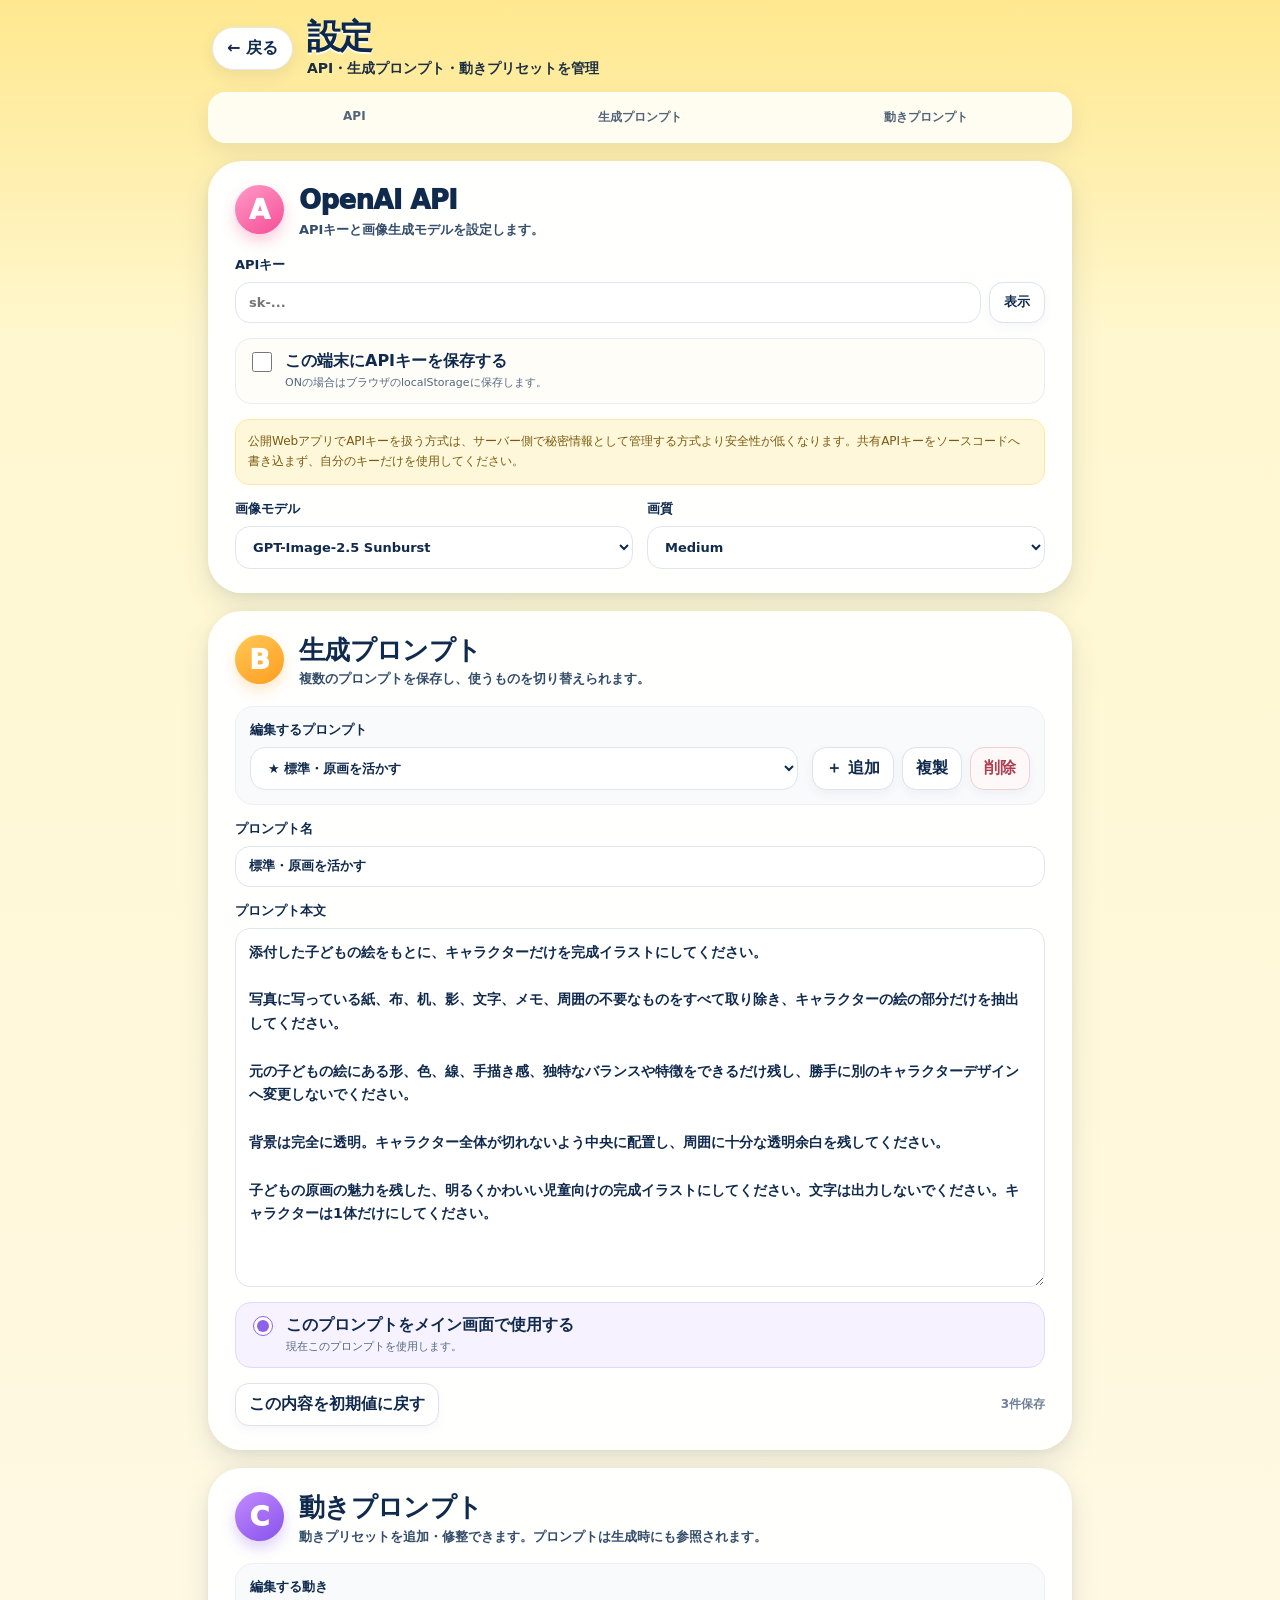
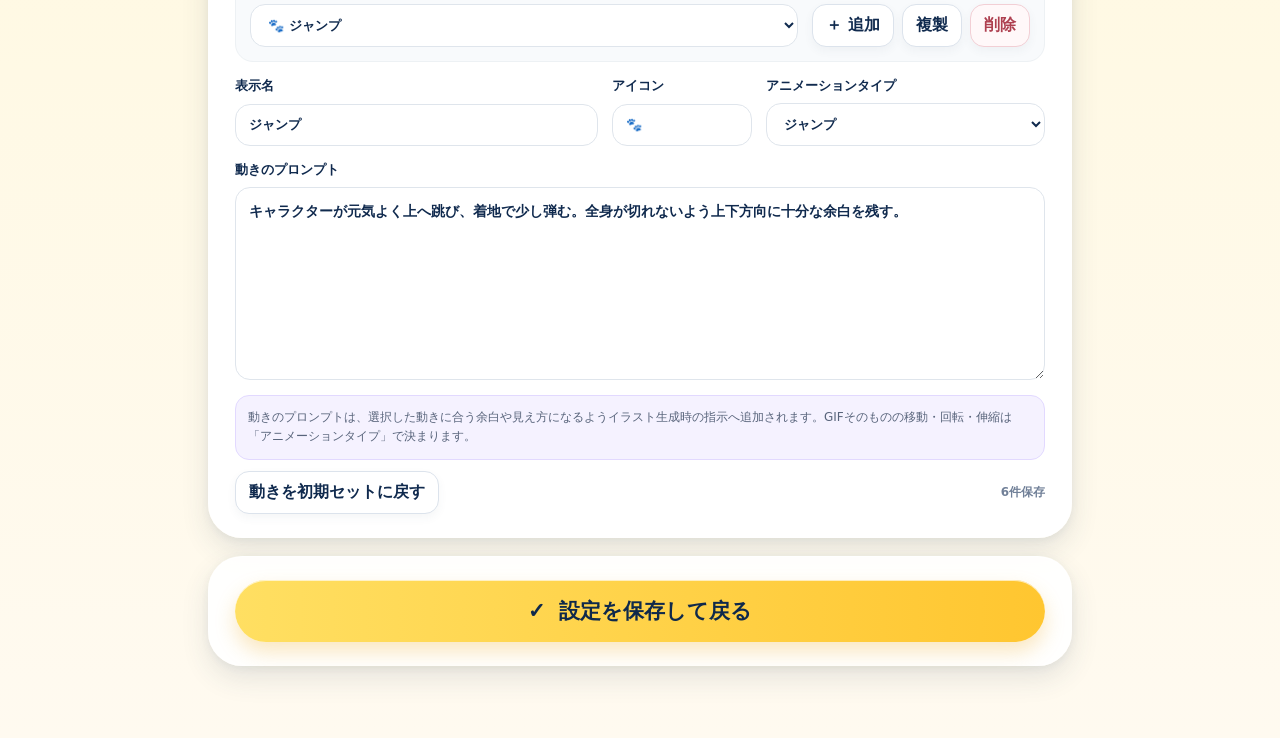
==== commit f9e848bf: "Update via MyPages Hub Deployer" ====
--- a/settings.html
+++ b/settings.html
@@ -9,7 +9,7 @@
   <link rel="icon" href="./icon-192.png">
   <link rel="stylesheet" href="./style.css">
 </head>
-<body>
+<body class="settings-page">
   <div class="bg-deco deco-a" aria-hidden="true"></div>
   <div class="bg-deco deco-c" aria-hidden="true"></div>
   <main class="shell settings-shell">
--- a/style.css
+++ b/style.css
@@ -1,191 +1,59 @@
 :root{
-  --ink:#112b4d;
-  --muted:#5c6f87;
-  --yellow:#ffd95c;
-  --yellow-deep:#ffb82f;
-  --pink:#ff69a9;
-  --pink-soft:#ffe6f1;
-  --blue:#42bff4;
-  --mint:#3fd1c0;
-  --mint-soft:#e7fffb;
-  --purple:#9b63f6;
-  --purple-soft:#f0e9ff;
-  --orange:#ff8f3d;
-  --paper:#ffffff;
-  --line:#e8edf3;
-  --danger:#b63c50;
-  --success:#19724a;
-  --shadow:0 18px 50px rgba(51,72,104,.13),0 3px 12px rgba(51,72,104,.08);
+  --ink:#102a4e;--muted:#526881;--yellow:#ffdb54;--yellow2:#ffb920;--pink:#ff67aa;--blue:#30bdf3;
+  --mint:#20c8bb;--purple:#9c5cf1;--orange:#ff8b18;--paper:#fff;--line:#e7edf3;
+  --danger:#b63c50;--success:#19724a;--shadow:0 12px 28px rgba(42,65,94,.12),0 2px 8px rgba(42,65,94,.06)
 }
 *{box-sizing:border-box}
-html{background:#fff5bd;scroll-behavior:smooth}
-body{
-  margin:0;color:var(--ink);
-  font-family:ui-rounded,"Hiragino Maru Gothic ProN","Yu Gothic",system-ui,-apple-system,"Noto Sans JP",sans-serif;
+html{background:#fff0a8;scroll-behavior:smooth}
+body{margin:0;color:var(--ink);font-family:ui-rounded,"Hiragino Maru Gothic ProN","Yu Gothic",system-ui,-apple-system,"Noto Sans JP",sans-serif;min-height:100vh;overflow-x:hidden}
+button,input,select,textarea{font:inherit}button,a,label{-webkit-tap-highlight-color:transparent}a{color:inherit}.hidden{display:none!important}
+
+/* ===== Home / reference-image recreation ===== */
+.home-page{
   background:
-    radial-gradient(circle at 14% 5%,rgba(255,255,255,.85) 0 1.5%,transparent 1.7%),
-    linear-gradient(180deg,#ffe98e 0,#fff6c8 24%,#fff9df 62%,#fff4b7 100%);
-  min-height:100vh;
-  overflow-x:hidden;
+    radial-gradient(circle at 4% 7%,rgba(255,197,37,.34) 0 19px,transparent 20px),
+    radial-gradient(circle at 97% 64%,rgba(255,105,170,.22) 0 75px,transparent 76px),
+    radial-gradient(circle at 2% 54%,rgba(42,202,228,.30) 0 95px,transparent 96px),
+    radial-gradient(circle at 99% 28%,rgba(255,224,63,.44) 0 100px,transparent 101px),
+    linear-gradient(180deg,#ffe579 0%,#fff2aa 38%,#fff8d5 77%,#fff2af 100%);
 }
-button,input,select,textarea{font:inherit}
-button,a,label{-webkit-tap-highlight-color:transparent}
-a{color:inherit}
-.bg-deco{position:fixed;z-index:0;pointer-events:none;filter:saturate(.95)}
-.deco-a{width:240px;height:240px;left:-125px;top:280px;border-radius:47% 53% 65% 35%;background:rgba(255,216,75,.56)}
-.deco-b{width:190px;height:260px;right:-110px;top:570px;border-radius:54% 46% 42% 58%;background:rgba(67,201,235,.55)}
-.deco-c{width:280px;height:190px;right:-150px;bottom:80px;border-radius:60% 40% 50% 50%;background:rgba(255,116,180,.35)}
-.shell{position:relative;z-index:1;width:min(860px,100%);margin:0 auto;padding:18px 18px 64px}
-.topbar,.settings-header{display:flex;align-items:center;justify-content:space-between;gap:14px;padding:6px 4px 18px}
-.brand{display:flex;align-items:center;gap:14px;min-width:0}
-.brand-icon{width:72px;height:72px;border-radius:22px;box-shadow:0 8px 22px rgba(80,61,11,.12);flex:0 0 auto}
-h1{font-size:clamp(28px,6vw,46px);margin:0;line-height:1.02;letter-spacing:-.04em;font-weight:1000;color:#102d50}
-h1 span{color:#ff921f;text-shadow:0 2px 0 #fff}
-.topbar p,.settings-header p{margin:6px 0 0;color:#21364f;font-size:13px;font-weight:700}
-.icon-button{flex:0 0 auto;text-decoration:none;color:var(--ink);background:rgba(255,255,255,.94);border:2px solid rgba(255,255,255,.9);border-radius:999px;padding:12px 15px;display:flex;align-items:center;gap:6px;font-weight:900;box-shadow:0 9px 24px rgba(39,52,78,.13)}
-.icon-button b{font-size:20px}
-.hero-note{display:flex;justify-content:space-between;align-items:flex-end;padding:0 14px 10px;color:#d6a846;font-weight:1000;letter-spacing:.08em;font-size:11px}
-.hero-note>span{display:none}
-.hero-note strong{margin-left:auto;color:#744016;font-size:17px;line-height:1.25;transform:rotate(-4deg);text-align:right}
-.card,.result-card{position:relative;background:rgba(255,255,255,.96);border:1px solid rgba(255,255,255,.94);box-shadow:var(--shadow);backdrop-filter:blur(10px)}
-.card{border-radius:34px;padding:24px;margin-bottom:20px}
-.step-card{overflow:hidden}
-.step-card::after{content:"";position:absolute;width:88px;height:88px;border-radius:50%;right:-34px;top:-34px;opacity:.12;pointer-events:none}
-.step-pink::after{background:var(--pink)}
-.step-mint::after{background:var(--mint)}
-.step-purple::after{background:var(--purple)}
-.section-title{display:flex;align-items:flex-start;gap:14px;margin-bottom:18px;position:relative;z-index:1}
-.section-title h2{font-size:24px;margin:0;letter-spacing:-.02em}
-.section-title p{font-size:13px;color:var(--muted);margin:4px 0 0;line-height:1.6;font-weight:650}
-.step{width:46px;height:46px;border-radius:50%;display:grid;place-items:center;font-weight:1000;font-size:24px;flex:0 0 auto;color:white;background:linear-gradient(145deg,#ff94c0,var(--pink));box-shadow:0 7px 16px rgba(255,105,169,.28)}
-.step-mint .step{background:linear-gradient(145deg,#6fe2d4,#20bdab);box-shadow:0 7px 16px rgba(63,209,192,.28)}
-.step-purple .step,.motion-step{background:linear-gradient(145deg,#c090ff,#8b57ec);box-shadow:0 7px 16px rgba(155,99,246,.28)}
-.prompt-step{background:linear-gradient(145deg,#ffca55,#ff9f24);box-shadow:0 7px 16px rgba(255,159,36,.23)}
-.capture-layout{display:grid;grid-template-columns:minmax(0,1.3fr) minmax(180px,.7fr);gap:18px;align-items:stretch}
-.capture-actions{display:grid;grid-template-columns:1fr 1fr;gap:14px}
-.action-tile{border:0;border-radius:24px;min-height:170px;padding:19px 12px;display:flex;flex-direction:column;align-items:center;justify-content:center;text-align:center;cursor:pointer;color:#fff;box-shadow:0 13px 24px rgba(48,78,105,.16);transition:.18s transform,.18s box-shadow}
-.action-tile:hover{transform:translateY(-2px);box-shadow:0 17px 29px rgba(48,78,105,.2)}
-.action-tile:active{transform:scale(.985)}
-.camera-tile{background:linear-gradient(145deg,#ff94c4,#ff5aa4)}
-.gallery-tile{background:linear-gradient(145deg,#6bd8ff,#2baee9)}
-.big-icon{font-size:42px;margin-bottom:8px;filter:drop-shadow(0 3px 2px rgba(0,0,0,.08))}
-.action-tile strong{font-size:18px}
-.action-tile small{font-size:10px;margin-top:6px;opacity:.9}
-.file-input{display:none}
-.sample-preview{display:flex;flex-direction:column;align-items:center;justify-content:center;min-height:170px;position:relative}
-.sample-paper{width:100%;max-width:230px;aspect-ratio:1.12;background:#fff;border:8px solid #f4f5f7;border-radius:18px;box-shadow:0 10px 24px rgba(38,59,83,.18);transform:rotate(4deg);display:grid;place-items:center;position:relative;overflow:hidden}
-.sample-paper::before{content:"";position:absolute;inset:0;background:repeating-linear-gradient(0deg,transparent 0 26px,rgba(255,195,79,.08) 27px)}
-.sample-cat{font-size:86px;filter:saturate(.75);transform:rotate(-4deg)}
-.sample-paper i{position:absolute;width:18px;height:3px;background:#ff9038;border-radius:99px}
-.sample-paper i:nth-of-type(1){left:17px;top:34px;transform:rotate(35deg)}
-.sample-paper i:nth-of-type(2){right:18px;bottom:36px;transform:rotate(-30deg)}
-.sample-paper i:nth-of-type(3){left:28px;bottom:28px;transform:rotate(78deg)}
-.sample-preview p{position:absolute;right:-6px;bottom:-4px;background:white;border-radius:18px;padding:8px 11px;margin:0;color:#7a421d;font-weight:1000;font-size:12px;line-height:1.2;transform:rotate(-4deg);box-shadow:0 5px 13px rgba(60,42,20,.1)}
-.preview-wrap{position:relative;margin-top:18px;border-radius:24px;overflow:hidden;background:#f3f5f7;border:4px solid white;box-shadow:0 8px 24px rgba(48,70,91,.12)}
-.preview-wrap img{display:block;width:100%;max-height:430px;object-fit:contain}
-.preview-clear{position:absolute;right:10px;top:10px;border:0;border-radius:50%;width:40px;height:40px;background:rgba(17,43,77,.86);color:#fff;font-size:24px;cursor:pointer}
-.motion-list{display:grid;grid-template-columns:repeat(3,1fr);gap:12px}
-.motion-item{position:relative;border:2px solid #edf0f4;background:#fff;border-radius:22px;padding:14px 10px;min-height:105px;display:flex;flex-direction:column;align-items:center;justify-content:center;text-align:center;gap:4px;cursor:pointer;box-shadow:0 7px 17px rgba(45,71,98,.08);transition:.18s transform,.18s border,.18s box-shadow}
-.motion-item:hover{transform:translateY(-2px)}
-.motion-item:has(input:checked){border-color:#ffba1f;background:linear-gradient(180deg,#fffdf4,#fff8d4);box-shadow:0 9px 20px rgba(255,180,36,.16)}
-.motion-item input{position:absolute;opacity:0;pointer-events:none}
-.motion-check{position:absolute;right:8px;top:8px;width:25px;height:25px;border-radius:50%;display:grid;place-items:center;background:#ffb61f;color:#fff;font-size:14px;opacity:0;transform:scale(.8);transition:.18s}
-.motion-item:has(input:checked) .motion-check{opacity:1;transform:scale(1)}
-.motion-emoji{font-size:33px;line-height:1}
-.motion-item strong{font-size:15px;margin-top:4px}
-.motion-item small{display:block;max-width:100%;font-size:9px;color:var(--muted);margin-top:2px;white-space:nowrap;overflow:hidden;text-overflow:ellipsis}
-.motion-settings{display:grid;grid-template-columns:1fr 1fr;gap:14px;margin-top:18px}
-.range-card{border:1px solid #edf0f4;background:#fff;border-radius:22px;padding:15px 16px;box-shadow:0 6px 16px rgba(45,71,98,.06)}
-.range-row>div:first-child{display:flex;justify-content:space-between;gap:10px;font-size:13px;align-items:center}
-.range-row label{font-weight:900}.range-row strong{font-size:12px;color:#6a7587}
-.range-icon{display:inline-grid;place-items:center;width:25px;height:25px;border-radius:9px;background:#e8fbff;color:#14aabd;margin-right:6px}
-.range-row input{width:100%;margin:13px 0 4px;accent-color:var(--yellow-deep)}
-.range-pink{accent-color:var(--pink)!important}
-.range-scale{display:flex;justify-content:space-between;color:#77849a;font-size:10px;font-weight:700}
-.settings-mini-link{margin:13px 2px 0;text-align:right;font-size:12px;font-weight:900}
-.settings-mini-link a{text-decoration:none;color:#6e52ca}
-.create-card{padding-bottom:26px}
-.create-copy{position:absolute;right:26px;top:22px;color:#9b4f25;font-size:12px;font-weight:1000;transform:rotate(-4deg);text-align:center}
-.primary{width:100%;border:0;border-radius:999px;padding:17px 22px;font-size:20px;font-weight:1000;color:#173150;background:linear-gradient(90deg,#ffd958,#ffc947);box-shadow:0 10px 22px rgba(242,171,39,.28),inset 0 1px 0 rgba(255,255,255,.55);cursor:pointer;transition:.16s transform,.16s box-shadow;display:flex;justify-content:center;align-items:center;gap:10px}
-.primary b{font-size:34px;line-height:.6;margin-left:3px}
-.primary:active{transform:translateY(2px);box-shadow:0 6px 15px rgba(242,171,39,.26)}
-.primary:disabled{opacity:.46;cursor:not-allowed;filter:grayscale(.18)}
-.secondary{border:1px solid #dce3ec;background:#fff;border-radius:14px;padding:10px 13px;font-weight:900;cursor:pointer;color:var(--ink);box-shadow:0 4px 10px rgba(50,69,90,.05)}
-.secondary:hover{background:#f9fbfd}
-.settings-link{display:block;margin-top:12px;text-align:center;color:#6a4e10;font-weight:900}
-.prompt-state{font-size:11px!important;color:#7865c4!important;font-weight:900!important}
-.status{margin-top:17px;display:flex;gap:12px;align-items:center;background:#fff8dc;border:1px solid #ffe39b;border-radius:18px;padding:14px}
-.status p{margin:3px 0 0;color:var(--muted);font-size:12px}
-.spinner{width:28px;height:28px;border:4px solid #f4d77f;border-top-color:#6b5007;border-radius:50%;animation:spin .9s linear infinite;flex:0 0 auto}
-@keyframes spin{to{transform:rotate(360deg)}}
-.error{margin-top:15px;background:#fff0f2;color:var(--danger);border:1px solid #ffd5db;border-radius:16px;padding:13px;font-size:13px;line-height:1.6;white-space:pre-wrap}
-.success{margin-top:14px;background:#e9fbf2;color:var(--success);border-radius:14px;padding:12px;font-weight:900;text-align:center}
-.results-wrap{margin-top:6px}.results-title{text-align:center;font-size:18px;font-weight:1000;margin:20px 0 14px;color:#183858}
-.results{display:grid;grid-template-columns:1fr 1fr;gap:16px}
-.result-card{border-radius:28px;padding:16px;border:3px solid #d5fff7}
-.result-card.result-purple{border-color:#e3d6ff}
-.result-mint{background:linear-gradient(180deg,#effffb,#fff)}
-.result-purple{background:linear-gradient(180deg,#f5efff,#fff)}
-.result-head{display:flex;align-items:center;justify-content:space-between;gap:8px;margin-bottom:12px}
-.result-head h2{margin:4px 0 0;font-size:18px}
-.badge{font-size:11px;font-weight:1000;color:#1da992}
-.result-purple .badge{color:#8a56e7}
-.download{text-decoration:none;color:#fff;background:linear-gradient(135deg,#39cfbc,#19b9aa);font-weight:1000;padding:9px 12px;border-radius:999px;font-size:12px;box-shadow:0 6px 12px rgba(40,188,171,.2)}
-.result-purple .download{background:linear-gradient(135deg,#aa73ff,#8953e7);box-shadow:0 6px 12px rgba(137,83,231,.2)}
-.checker{border-radius:20px;overflow:hidden;aspect-ratio:1;background-color:#fff;background-image:linear-gradient(45deg,#eef1f3 25%,transparent 25%),linear-gradient(-45deg,#eef1f3 25%,transparent 25%),linear-gradient(45deg,transparent 75%,#eef1f3 75%),linear-gradient(-45deg,transparent 75%,#eef1f3 75%);background-size:24px 24px;background-position:0 0,0 12px,12px -12px,-12px 0}
-.checker img{width:100%;height:100%;object-fit:contain;display:block}
-.motion-summary,.result-note{font-size:11px;color:var(--muted);line-height:1.5;margin:10px 2px 2px;font-weight:700}
-.result-note{color:#178c79}
-footer{padding:22px 8px 10px;color:#796f5c;font-size:12px;text-align:center;font-weight:800}
-.hidden{display:none!important}
+.home-page::before,.home-page::after{content:"";position:fixed;z-index:0;pointer-events:none;opacity:.7}
+.home-page::before{width:170px;height:310px;left:-70px;top:365px;background:radial-gradient(circle,#fff 0 4px,transparent 5px) 0 0/22px 22px;border-radius:50%}
+.home-page::after{width:160px;height:240px;right:-58px;top:630px;background:radial-gradient(circle,#ffe66e 0 4px,transparent 5px) 0 0/21px 21px;border-radius:50%}
+.page-decor{position:fixed;inset:0;pointer-events:none;z-index:0}.page-decor span{position:absolute;border-radius:50%}
+.decor-left span:nth-child(1){width:34px;height:34px;background:#ffd34b;left:4.5%;top:5.5%}.decor-left span:nth-child(2){width:12px;height:12px;background:#40d5e8;left:5%;top:33%}.decor-left span:nth-child(3){width:18px;height:18px;background:#ff99c7;left:4%;top:69%}
+.decor-right span:nth-child(1){width:32px;height:32px;background:#47cce8;right:4%;top:31%;clip-path:polygon(50% 0,61% 35%,98% 35%,68% 56%,79% 94%,50% 72%,21% 94%,32% 56%,2% 35%,39% 35%)}.decor-right span:nth-child(2){width:20px;height:20px;background:#f6a3d0;right:4%;top:63%}.decor-right span:nth-child(3){width:18px;height:18px;background:#ffd84c;right:6%;top:16%}
+
+.shell{position:relative;z-index:1;width:min(850px,100%);margin:0 auto;padding:18px 18px 54px}.home-shell{padding-top:14px}
+.topbar,.settings-header{display:flex;align-items:center;justify-content:space-between;gap:14px}.topbar{padding:0 6px 18px}
+.brand{display:flex;align-items:center;gap:13px;min-width:0}.brand-icon{width:74px;height:74px;border-radius:22px;background:#fff;box-shadow:0 8px 20px rgba(99,69,10,.18);flex:0 0 auto}
+.brand-copy{min-width:0}h1{margin:0;line-height:1;font-size:clamp(28px,5.7vw,50px);letter-spacing:-.055em;font-weight:1000;color:#0c294d;text-shadow:0 2px 0 rgba(255,255,255,.9)}h1 span{color:#ff8c16;margin-left:5px;-webkit-text-stroke:1px rgba(255,255,255,.65)}
+.topbar p,.settings-header p{margin:7px 0 0;color:#1c2f42;font-size:14px;font-weight:800}.icon-button{width:78px;height:78px;border-radius:50%;background:#fff;text-decoration:none;display:flex;flex-direction:column;align-items:center;justify-content:center;gap:2px;font-size:12px;font-weight:1000;box-shadow:0 8px 20px rgba(47,56,75,.16),inset 0 0 0 1px rgba(255,255,255,.8)}.gear{font-size:25px;line-height:1}
+.doodle{position:absolute;font-weight:1000;letter-spacing:.06em;line-height:1.32;transform:rotate(-7deg);z-index:2}.doodle-left{left:-44px;top:205px;color:#dba247;font-size:16px}.doodle-left i{display:block;color:#2ac6db;font-size:27px;font-style:normal;margin-left:16px;transform:rotate(15deg)}
+.card,.result-card{position:relative;background:rgba(255,255,255,.97);border:1px solid rgba(255,255,255,.95);box-shadow:var(--shadow)}.card{border-radius:34px;padding:23px 26px;margin-bottom:18px}.step-card{overflow:visible}.section-title{display:flex;align-items:flex-start;gap:15px;margin-bottom:16px}.section-title h2{font-size:26px;line-height:1.1;margin:1px 0 0;font-weight:1000;letter-spacing:-.025em}.section-title p{font-size:13px;color:#344d6a;margin:5px 0 0;line-height:1.55;font-weight:700}.step{width:49px;height:49px;border-radius:50%;display:grid;place-items:center;color:#fff;font-weight:1000;font-size:27px;flex:0 0 auto;background:linear-gradient(145deg,#ff9bc6,#f64c97);box-shadow:0 7px 14px rgba(242,73,145,.28)}.step-mint .step{background:linear-gradient(145deg,#6ee6d7,#12b9ab);box-shadow:0 7px 14px rgba(25,191,178,.26)}.step-purple .step,.motion-step{background:linear-gradient(145deg,#c28cff,#8751ea);box-shadow:0 7px 14px rgba(133,81,234,.26)}.prompt-step{background:linear-gradient(145deg,#ffc956,#ff9c20)!important;box-shadow:0 7px 14px rgba(255,156,32,.22)!important}
+
+.capture-card{padding-bottom:24px}.capture-layout{display:grid;grid-template-columns:1.22fr .78fr;gap:18px;align-items:center}.capture-actions{display:grid;grid-template-columns:1fr 1fr;gap:20px}.action-tile{border:0;border-radius:24px;min-height:170px;padding:20px 12px;display:flex;flex-direction:column;align-items:center;justify-content:center;gap:16px;color:#fff;cursor:pointer;box-shadow:0 10px 18px rgba(56,78,101,.18);transition:.16s transform,.16s filter}.action-tile:hover{transform:translateY(-2px);filter:saturate(1.04)}.action-tile:active{transform:translateY(1px) scale(.99)}.camera-tile{background:linear-gradient(145deg,#ff98c9 0%,#ff5aa3 70%,#f73f92 100%)}.gallery-tile{background:linear-gradient(145deg,#6edcff 0%,#28b9ef 64%,#17a6e1 100%)}.action-tile strong{font-size:20px;font-weight:1000;text-shadow:0 1px 0 rgba(0,0,0,.06)}.file-input{display:none}
+.tile-icon{position:relative;display:block;width:57px;height:50px}.camera-icon::before{content:"";position:absolute;left:4px;right:4px;bottom:4px;height:36px;background:#fff;border-radius:8px}.camera-icon::after{content:"";position:absolute;width:18px;height:18px;border:5px solid #ff75b5;border-radius:50%;left:17px;bottom:10px}.camera-icon i{position:absolute;width:20px;height:8px;left:18px;top:2px;background:#fff;border-radius:5px 5px 1px 1px}.gallery-icon::before{content:"";position:absolute;inset:1px;border:5px solid #fff;border-radius:7px}.gallery-icon::after{content:"";position:absolute;width:31px;height:22px;left:12px;bottom:8px;background:#fff;clip-path:polygon(0 100%,35% 42%,51% 63%,69% 35%,100% 100%)}.gallery-icon i{position:absolute;width:8px;height:8px;right:11px;top:11px;border-radius:50%;background:#fff}
+.sample-preview{min-height:170px;display:grid;place-items:center;position:relative}.sample-paper{width:100%;max-width:245px;aspect-ratio:1.18;background:#fff;border:8px solid #f2f2f0;border-radius:10px;box-shadow:0 9px 20px rgba(60,67,79,.18);transform:rotate(5deg);display:grid;place-items:center;position:relative;overflow:hidden}.sample-paper::before{content:"";position:absolute;inset:0;background:linear-gradient(transparent 96%,rgba(191,164,126,.13) 96%) 0 0/100% 26px,radial-gradient(circle at 20% 20%,rgba(255,184,75,.06),transparent 40%)}.sketch-cat{width:86%;height:84%;filter:drop-shadow(0 2px 1px rgba(60,35,15,.08));transform:rotate(-4deg)}.scribble{position:absolute;width:20px;height:3px;background:#ff8b1a;border-radius:9px}.s1{left:12px;top:48px;transform:rotate(43deg)}.s2{left:18px;top:62px;transform:rotate(7deg)}.s3{right:15px;bottom:28px;transform:rotate(-52deg)}.sample-preview p{position:absolute;right:-30px;bottom:0;margin:0;padding:7px 9px;background:#fffdf4;border-radius:18px;color:#6e351c;font-size:13px;font-weight:1000;line-height:1.2;transform:rotate(-5deg);box-shadow:0 5px 12px rgba(67,46,24,.08)}.capture-callout{position:absolute;right:-31px;top:-21px;font-size:18px;font-weight:1000;color:#6a351c;text-align:center;line-height:1.25;transform:rotate(-5deg)}.capture-callout i,.capture-callout::before,.capture-callout::after{content:"";position:absolute;width:24px;height:3px;background:#ff8818;border-radius:9px}.capture-callout::before{left:-30px;bottom:0;transform:rotate(65deg)}.capture-callout::after{right:-20px;bottom:-9px;transform:rotate(-24deg)}.capture-callout i{right:-27px;bottom:4px;transform:rotate(-35deg)}
+.preview-wrap{position:relative;margin-top:17px;border-radius:22px;overflow:hidden;background:#f6f6f3;border:6px solid #fff;box-shadow:0 9px 22px rgba(45,63,82,.12)}.preview-wrap img{display:block;width:100%;max-height:420px;object-fit:contain}.preview-clear{position:absolute;right:9px;top:9px;border:0;border-radius:50%;width:40px;height:40px;background:rgba(13,40,72,.88);color:#fff;font-size:24px;cursor:pointer}
+
+.motion-card{padding-bottom:20px}.motion-list{display:grid;grid-template-columns:repeat(3,1fr);gap:12px}.motion-item{position:relative;border:2px solid #eef1f4;background:#fff;border-radius:22px;padding:10px;min-height:122px;display:flex;flex-direction:column;align-items:center;justify-content:center;gap:5px;text-align:center;cursor:pointer;box-shadow:0 7px 14px rgba(46,62,82,.09);transition:.15s transform,.15s border,.15s background}.motion-item:hover{transform:translateY(-2px)}.motion-item:has(input:checked){border-color:#ffb113;background:linear-gradient(180deg,#fffdf3,#fffbee);box-shadow:0 8px 18px rgba(255,174,18,.16)}.motion-item input{position:absolute;opacity:0;pointer-events:none}.motion-check{position:absolute;right:9px;top:9px;width:30px;height:30px;border-radius:50%;display:grid;place-items:center;background:#ffb313;color:#fff;font-size:19px;font-weight:1000;opacity:0;transform:scale(.75);transition:.16s}.motion-item:has(input:checked) .motion-check{opacity:1;transform:scale(1)}.motion-emoji{height:52px;min-width:65px;display:grid;place-items:center;font-size:36px;line-height:1}.motion-art{width:74px;height:52px;overflow:visible}.motion-item strong{font-size:16px;font-weight:1000;line-height:1.1}.motion-item small{display:none}.motion-fallback{font-size:39px}.motion-settings{display:grid;grid-template-columns:1fr 1fr;gap:14px;margin-top:18px}.range-card{border:1px solid #edf0f4;background:#fff;border-radius:20px;padding:14px 17px 12px;box-shadow:0 6px 14px rgba(45,62,82,.06)}.range-row>div:first-child{display:flex;justify-content:space-between;align-items:center;gap:8px;font-size:13px}.range-row label{font-weight:1000}.range-row strong{font-size:11px;color:#718095}.range-icon{display:inline-grid;place-items:center;width:27px;height:27px;margin-right:5px;color:#08a8b6;font-size:18px;font-weight:1000}.range-row input{width:100%;margin:13px 0 4px;accent-color:#ffb214}.range-pink{accent-color:#ff599e!important}.range-scale{display:flex;justify-content:space-between;color:#5e7189;font-size:10px;font-weight:800}.settings-mini-link{margin:11px 1px 0;text-align:right;font-size:11px;font-weight:900;color:#8161c7}.settings-mini-link a{text-decoration:none}
+
+.create-card{padding-bottom:24px}.create-card .section-title{margin-bottom:14px}.create-copy{position:absolute;right:76px;top:24px;color:#8a451e;font-size:13px;font-weight:1000;line-height:1.2;text-align:center;transform:rotate(-5deg)}.create-copy span{color:#ff8d12;font-size:22px}.pencil-doodle{position:absolute;right:12px;bottom:8px;width:42px;height:96px;transform:rotate(29deg)}.pencil-doodle::before{content:"";position:absolute;left:12px;top:5px;width:18px;height:72px;border:3px solid #173150;background:linear-gradient(90deg,#ffd351 0 63%,#ff9b31 63% 100%);border-radius:7px 7px 2px 2px}.pencil-doodle::after{content:"";position:absolute;left:12px;bottom:3px;border-left:9px solid transparent;border-right:9px solid transparent;border-top:22px solid #f5d7ac;filter:drop-shadow(0 2px 0 #173150)}.pencil-doodle i{position:absolute;left:11px;top:0;width:20px;height:10px;background:#ff6f78;border:3px solid #173150;border-radius:6px 6px 0 0;z-index:2}.primary{width:calc(100% - 70px);margin-left:15px;border:0;border-radius:999px;padding:17px 22px;font-size:21px;color:#0f294b;background:linear-gradient(90deg,#ffdf62,#ffc630);box-shadow:0 10px 20px rgba(238,169,36,.28),inset 0 1px 0 rgba(255,255,255,.65);cursor:pointer;display:flex;align-items:center;justify-content:center;gap:14px;font-weight:1000}.primary:active{transform:translateY(2px)}.primary:disabled{opacity:.48;cursor:not-allowed;filter:grayscale(.12)}.primary b{font-weight:1000}.cta-pencil{font-size:33px;line-height:1}.cta-arrow{font-size:38px;line-height:.7}.settings-link{display:block;text-align:center;margin-top:11px;font-weight:900;color:#745006}.prompt-state{font-size:10px!important;color:#826ac8!important;font-weight:900!important}.status{margin-top:16px;display:flex;gap:11px;align-items:center;background:#fff7d4;border:1px solid #ffe5a0;border-radius:16px;padding:13px}.status p{margin:3px 0 0;color:var(--muted);font-size:11px}.spinner{width:28px;height:28px;border:4px solid #f2d87f;border-top-color:#684f08;border-radius:50%;animation:spin .9s linear infinite}@keyframes spin{to{transform:rotate(360deg)}}.error{margin-top:14px;background:#fff0f2;color:var(--danger);border:1px solid #ffd5dc;border-radius:14px;padding:12px;font-size:12px;line-height:1.55;white-space:pre-wrap}.success{margin-top:14px;background:#eafbf2;color:var(--success);border-radius:14px;padding:12px;font-weight:900;text-align:center}
+
+.results-wrap{margin-top:2px}.results-title{text-align:center;margin:15px 0 12px;font-size:19px;font-weight:1000;color:#163655}.results-title span{color:#ffb213}.results{display:grid;grid-template-columns:1fr 1fr;gap:14px}.result-card{border-radius:25px;padding:13px;border:3px solid #baf3e8;overflow:visible}.result-purple{border-color:#d7c8ff}.result-mint{background:linear-gradient(180deg,#ecfffb,#fff)}.result-purple{background:linear-gradient(180deg,#f4efff,#fff)}.result-head{display:flex;align-items:center;justify-content:space-between;gap:8px;margin-bottom:9px}.result-head>div{display:flex;align-items:center;gap:7px}.result-head h2{margin:0;font-size:15px;font-weight:1000}.badge{display:grid;place-items:center;width:29px;height:29px;border-radius:9px;background:#20c9b9;color:#fff;font-size:14px}.result-purple .badge{background:#945bf0}.download{text-decoration:none;color:#fff;background:linear-gradient(135deg,#34d1bd,#13b4a4);font-weight:1000;padding:8px 11px;border-radius:999px;font-size:11px;box-shadow:0 5px 10px rgba(26,182,165,.22)}.result-purple .download{background:linear-gradient(135deg,#a66eff,#8651e5);box-shadow:0 5px 10px rgba(130,80,229,.22)}.download:not([href]){pointer-events:none;opacity:.65}.checker{position:relative;border-radius:14px;overflow:hidden;aspect-ratio:1.55;background-color:#fff;background-image:linear-gradient(45deg,#edf1f2 25%,transparent 25%),linear-gradient(-45deg,#edf1f2 25%,transparent 25%),linear-gradient(45deg,transparent 75%,#edf1f2 75%),linear-gradient(-45deg,transparent 75%,#edf1f2 75%);background-size:24px 24px;background-position:0 0,0 12px,12px -12px,-12px 0;display:grid;place-items:center}.checker img{position:absolute;inset:0;width:100%;height:100%;object-fit:contain;display:block;z-index:5}.placeholder-art{font-size:84px;filter:drop-shadow(0 5px 4px rgba(39,51,68,.12));z-index:2;transform:rotate(-5deg)}.checker:has(img[src]) .placeholder-art,.checker:has(img[src]) .ghost{display:none}.animation-placeholder{background:linear-gradient(180deg,#fff,#f6f2ff)}.ghost{position:absolute;font-size:56px;opacity:.22;z-index:1}.g1{left:11%;bottom:13%;transform:rotate(-9deg)}.g2{right:9%;bottom:14%;transform:rotate(8deg)}.result-note,.share-note{position:absolute;margin:0;background:#fffdf8;border-radius:20px;padding:8px 10px;font-size:11px;font-weight:1000;color:#7a3519;line-height:1.15;transform:rotate(-6deg);box-shadow:0 4px 9px rgba(70,48,30,.08)}.result-note{left:-10px;bottom:-5px}.share-note{right:-10px;bottom:-5px;transform:rotate(6deg)}.motion-summary{font-size:10px;color:#6d7890;line-height:1.4;margin:8px 2px 0;min-height:14px;font-weight:700}footer{padding:20px 8px 5px;text-align:center;color:#6f685b;font-size:12px;font-weight:800}footer span{color:#f678ae}
 
 /* camera */
-.camera-modal{position:fixed;inset:0;z-index:50;background:rgba(4,15,30,.86);display:flex;align-items:center;justify-content:center;padding:12px;backdrop-filter:blur(6px)}
-.camera-panel{width:min(700px,100%);background:#10161f;border-radius:24px;overflow:hidden;color:#fff;box-shadow:0 25px 80px rgba(0,0,0,.45)}
-.camera-head{display:flex;justify-content:space-between;align-items:center;padding:12px 15px}
-.camera-head button{border:0;background:#2f3742;color:#fff;border-radius:50%;width:38px;height:38px;font-size:22px}
-.camera-panel video{display:block;width:100%;max-height:70vh;object-fit:contain;background:#000}
-.camera-buttons{display:flex;justify-content:center;align-items:center;gap:18px;padding:14px}
-.camera-buttons .secondary{background:#2d3540;border-color:#4d5867;color:#fff}
-.shutter{width:72px;height:72px;border-radius:50%;border:7px solid #fff;background:#ffd84d;font-size:0}
-.camera-message{text-align:center;color:#d6dae0;font-size:12px;margin:0;padding:0 12px 14px}
+.camera-modal{position:fixed;inset:0;z-index:50;background:rgba(4,15,30,.86);display:flex;align-items:center;justify-content:center;padding:12px;backdrop-filter:blur(6px)}.camera-panel{width:min(700px,100%);background:#10161f;border-radius:24px;overflow:hidden;color:#fff;box-shadow:0 25px 80px rgba(0,0,0,.45)}.camera-head{display:flex;justify-content:space-between;align-items:center;padding:12px 15px}.camera-head button{border:0;background:#2f3742;color:#fff;border-radius:50%;width:38px;height:38px;font-size:22px}.camera-panel video{display:block;width:100%;max-height:70vh;object-fit:contain;background:#000}.camera-buttons{display:flex;justify-content:center;align-items:center;gap:18px;padding:14px}.secondary{border:1px solid #dce3ec;background:#fff;border-radius:14px;padding:10px 13px;font-weight:900;cursor:pointer;color:var(--ink);box-shadow:0 4px 10px rgba(50,69,90,.05)}.camera-buttons .secondary{background:#2d3540;border-color:#4d5867;color:#fff}.shutter{width:72px;height:72px;border-radius:50%;border:7px solid #fff;background:#ffd84d;font-size:0}.camera-message{text-align:center;color:#d6dae0;font-size:12px;margin:0;padding:0 12px 14px}
 
-/* settings */
-.settings-shell{width:min(900px,100%)}
-.settings-header{justify-content:flex-start;padding-bottom:12px}
-.settings-header h1{font-size:34px}
-.back-button{text-decoration:none;color:var(--ink);background:#fff;border:1px solid #e4e8ed;border-radius:999px;padding:10px 14px;font-weight:900;box-shadow:0 6px 16px rgba(50,70,92,.09)}
-.settings-nav{position:sticky;top:8px;z-index:10;display:grid;grid-template-columns:repeat(3,1fr);gap:7px;background:rgba(255,255,255,.78);backdrop-filter:blur(14px);border:1px solid rgba(255,255,255,.92);border-radius:18px;padding:6px;margin:0 0 18px;box-shadow:0 8px 22px rgba(55,74,98,.1)}
-.settings-nav a{text-decoration:none;text-align:center;padding:10px 7px;border-radius:13px;font-weight:900;font-size:12px;color:#53647a}
-.settings-nav a:hover{background:#fff7cf;color:#173150}
-.settings-card{scroll-margin-top:86px}
-.field{display:grid;gap:8px;margin:15px 0;font-size:13px;font-weight:900}
-.field input,.field select,.prompt-editor{width:100%;border:1.5px solid #dfe5ec;border-radius:15px;padding:12px 13px;background:#fff;color:var(--ink);outline:none;transition:.16s border,.16s box-shadow}
-.field input:focus,.field select:focus,.prompt-editor:focus{border-color:#8b70ea;box-shadow:0 0 0 4px rgba(139,112,234,.10)}
-.key-row{display:grid;grid-template-columns:1fr auto;gap:8px}.small{padding:0 14px}
-.check-row{display:flex;gap:10px;align-items:flex-start;margin:15px 0;padding:12px;border:1px solid #e8edf2;border-radius:16px;background:#fffdf8}
-.check-row input{width:20px;height:20px;margin-top:1px;accent-color:#8b62e9}
-.check-row span{display:flex;flex-direction:column}.check-row small{font-size:11px;color:var(--muted);margin-top:3px;line-height:1.5}
-.warning,.info-box{font-size:12px;color:#7a5a11;background:#fff7d9;border:1px solid #ffe7a1;border-radius:14px;padding:12px;line-height:1.65}
-.info-box{color:#58647b;background:#f5f2ff;border-color:#e2d9ff;margin-top:10px}
-.field-grid{display:grid;grid-template-columns:1fr 1fr;gap:14px}.field-grid .field{margin-bottom:0}
-.prompt-editor{min-height:310px;resize:vertical;line-height:1.7;font-size:14px;font-weight:600}
-.motion-prompt-editor{min-height:155px}
-.button-row{display:flex;justify-content:flex-end;margin-top:11px;gap:10px;align-items:center}
-.split-row{justify-content:space-between}
-.manager-toolbar{display:grid;grid-template-columns:minmax(230px,1fr) auto;gap:14px;align-items:end;padding:14px;background:#f8fafc;border:1px solid #edf1f4;border-radius:18px}
-.manager-toolbar .field{margin:0}.manager-actions{display:flex;flex-wrap:wrap;gap:8px;justify-content:flex-end}.danger-button{color:#ae4050;border-color:#f2cfd5;background:#fff8f9}
-.manager-count{font-size:12px;color:#718098;font-weight:900}.active-row{background:#f6f2ff;border-color:#e1d8ff}.motion-meta-grid{grid-template-columns:1.3fr .5fr 1fr}.save-card{background:rgba(255,255,255,.82)}
+/* ===== Settings ===== */
+.settings-shell{width:min(900px,100%);padding-top:16px}.settings-header{justify-content:flex-start;padding:3px 4px 14px}.settings-header h1{font-size:34px}.back-button{text-decoration:none;color:var(--ink);background:#fff;border:1px solid #e4e8ed;border-radius:999px;padding:10px 14px;font-weight:900;box-shadow:0 6px 16px rgba(50,70,92,.09)}.settings-nav{position:sticky;top:8px;z-index:10;display:grid;grid-template-columns:repeat(3,1fr);gap:7px;background:rgba(255,255,255,.84);backdrop-filter:blur(14px);border:1px solid rgba(255,255,255,.92);border-radius:18px;padding:6px;margin:0 0 18px;box-shadow:0 8px 22px rgba(55,74,98,.1)}.settings-nav a{text-decoration:none;text-align:center;padding:10px 7px;border-radius:13px;font-weight:900;font-size:12px;color:#53647a}.settings-nav a:hover{background:#fff7cf;color:#173150}.settings-card{scroll-margin-top:86px}.field{display:grid;gap:8px;margin:15px 0;font-size:13px;font-weight:900}.field input,.field select,.prompt-editor{width:100%;border:1.5px solid #dfe5ec;border-radius:15px;padding:12px 13px;background:#fff;color:var(--ink);outline:none;transition:.16s border,.16s box-shadow}.field input:focus,.field select:focus,.prompt-editor:focus{border-color:#8b70ea;box-shadow:0 0 0 4px rgba(139,112,234,.10)}.key-row{display:grid;grid-template-columns:1fr auto;gap:8px}.small{padding:0 14px}.check-row{display:flex;gap:10px;align-items:flex-start;margin:15px 0;padding:12px;border:1px solid #e8edf2;border-radius:16px;background:#fffdf8}.check-row input{width:20px;height:20px;margin-top:1px;accent-color:#8b62e9}.check-row span{display:flex;flex-direction:column}.check-row small{font-size:11px;color:var(--muted);margin-top:3px;line-height:1.5}.warning,.info-box{font-size:12px;color:#7a5a11;background:#fff7d9;border:1px solid #ffe7a1;border-radius:14px;padding:12px;line-height:1.65}.info-box{color:#58647b;background:#f5f2ff;border-color:#e2d9ff;margin-top:10px}.field-grid{display:grid;grid-template-columns:1fr 1fr;gap:14px}.field-grid .field{margin-bottom:0}.prompt-editor{min-height:310px;resize:vertical;line-height:1.7;font-size:14px;font-weight:600}.motion-prompt-editor{min-height:155px}.button-row{display:flex;justify-content:flex-end;margin-top:11px;gap:10px;align-items:center}.split-row{justify-content:space-between}.manager-toolbar{display:grid;grid-template-columns:minmax(230px,1fr) auto;gap:14px;align-items:end;padding:14px;background:#f8fafc;border:1px solid #edf1f4;border-radius:18px}.manager-toolbar .field{margin:0}.manager-actions{display:flex;flex-wrap:wrap;gap:8px;justify-content:flex-end}.danger-button{color:#ae4050;border-color:#f2cfd5;background:#fff8f9}.manager-count{font-size:12px;color:#718098;font-weight:900}.active-row{background:#f6f2ff;border-color:#e1d8ff}.motion-meta-grid{grid-template-columns:1.3fr .5fr 1fr}.save-card{background:rgba(255,255,255,.9)}.settings-page .primary,.settings-shell .primary{width:100%;margin:0}
 
-@media(min-width:760px){
-  .hero-note>span{display:inline-block}.hero-note>span:nth-child(2){margin-left:-25%}.hero-note>span:nth-child(3){margin-left:-25%}
+@media(min-width:900px){.capture-callout{right:-18px}.doodle-left{left:-52px}}
+@media(max-width:820px){.shell{padding-left:13px;padding-right:13px}.doodle-left{display:none}.capture-callout{right:8px;top:-48px;font-size:15px}.sample-preview p{right:0}.card{border-radius:30px}}
+@media(max-width:690px){
+  .home-shell{padding-top:9px}.topbar{align-items:flex-start;padding-bottom:13px}.brand-icon{width:58px;height:58px;border-radius:18px}.topbar p{font-size:10.5px;margin-top:4px}.icon-button{width:58px;height:58px;font-size:9px}.gear{font-size:20px}h1{font-size:31px}.card{padding:18px;border-radius:27px}.section-title{gap:11px}.section-title h2{font-size:22px}.section-title p{font-size:11px}.step{width:42px;height:42px;font-size:22px}.capture-layout{grid-template-columns:1fr}.sample-preview{display:none}.capture-callout{display:none}.capture-actions{gap:11px}.action-tile{min-height:132px;border-radius:21px;gap:11px}.action-tile strong{font-size:16px}.motion-list{grid-template-columns:repeat(3,1fr);gap:8px}.motion-item{min-height:100px;border-radius:18px;padding:8px 5px}.motion-emoji{height:42px}.motion-art{width:62px;height:44px}.motion-item strong{font-size:13px}.motion-settings{grid-template-columns:1fr;gap:9px}.create-copy{display:none}.pencil-doodle{display:none}.primary{width:100%;margin-left:0;font-size:18px;padding:15px 18px}.results{grid-template-columns:1fr}.settings-nav{top:5px}.manager-toolbar{grid-template-columns:1fr}.manager-actions{justify-content:flex-start}.motion-meta-grid{grid-template-columns:1fr 1fr}.motion-meta-grid .field:last-child{grid-column:1/-1}
 }
-@media(max-width:720px){
-  .shell{padding:10px 12px 52px}.topbar{align-items:flex-start}.brand-icon{width:58px;height:58px;border-radius:18px}.topbar p{font-size:11px}.icon-button{padding:10px 12px}.icon-button span{display:none}
-  .card{border-radius:27px;padding:18px}.section-title h2{font-size:21px}.step{width:40px;height:40px;font-size:21px}
-  .capture-layout{grid-template-columns:1fr}.sample-preview{display:none}.action-tile{min-height:145px}.motion-list{grid-template-columns:repeat(3,1fr)}.motion-settings{grid-template-columns:1fr}.create-copy{display:none}.results{grid-template-columns:1fr}
-  .settings-nav{top:5px}.manager-toolbar{grid-template-columns:1fr}.manager-actions{justify-content:flex-start}.motion-meta-grid{grid-template-columns:1fr 1fr}.motion-meta-grid .field:last-child{grid-column:1/-1}
-}
-@media(max-width:470px){
-  .brand{gap:9px}.brand-icon{width:49px;height:49px;border-radius:15px}h1{font-size:28px}.topbar p{font-size:9.5px}.hero-note strong{font-size:14px}.card{padding:16px}.capture-actions{gap:10px}.action-tile{min-height:127px;border-radius:20px}.big-icon{font-size:34px}.action-tile strong{font-size:15px}.motion-list{grid-template-columns:1fr 1fr;gap:9px}.motion-item{min-height:96px}.field-grid{grid-template-columns:1fr}.settings-nav a{font-size:10px;padding:9px 4px}.manager-actions .secondary{font-size:11px;padding:9px 10px}.split-row{align-items:flex-start;flex-direction:column}.motion-meta-grid{grid-template-columns:1fr}.motion-meta-grid .field:last-child{grid-column:auto}
-}
+@media(max-width:430px){.brand{gap:8px}.brand-icon{width:49px;height:49px;border-radius:15px}h1{font-size:27px}.topbar p{font-size:9px}.icon-button{width:50px;height:50px}.card{padding:16px}.motion-list{grid-template-columns:1fr 1fr}.motion-item{min-height:95px}.field-grid{grid-template-columns:1fr}.settings-nav a{font-size:10px;padding:9px 4px}.manager-actions .secondary{font-size:11px;padding:9px 10px}.split-row{align-items:flex-start;flex-direction:column}.motion-meta-grid{grid-template-columns:1fr}.motion-meta-grid .field:last-child{grid-column:auto}}
+.clean-cat-svg{width:100%;height:100%;display:block}.placeholder-art.clean-cat{width:43%;height:78%;display:grid;place-items:center}.animation-placeholder .placeholder-art.clean-cat{width:38%;height:75%;transform:translateY(-3px)}.animation-placeholder .ghost{width:27%;height:53%;display:block}.animation-placeholder .ghost .clean-cat-svg{width:100%;height:100%}
+.settings-page{background:linear-gradient(180deg,#ffe88f 0,#fff7cf 340px,#fffaf0 100%)}
